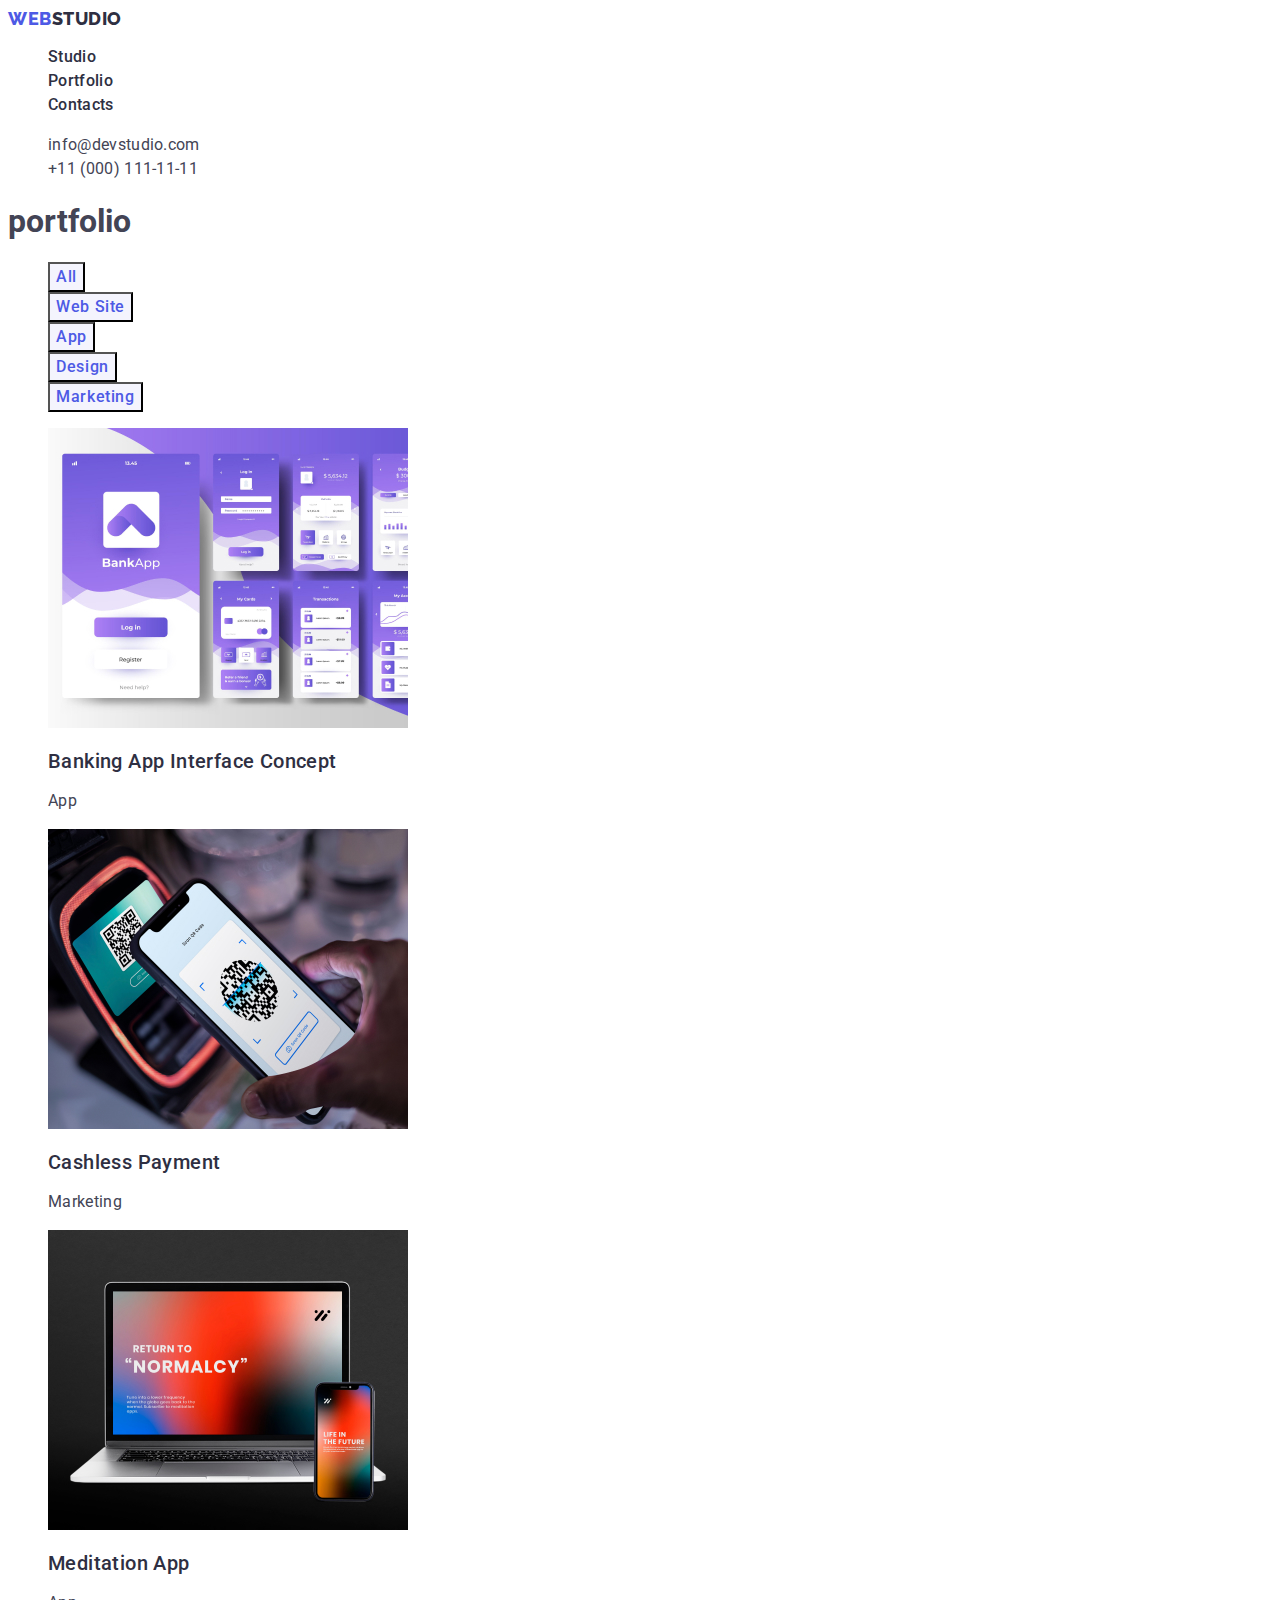
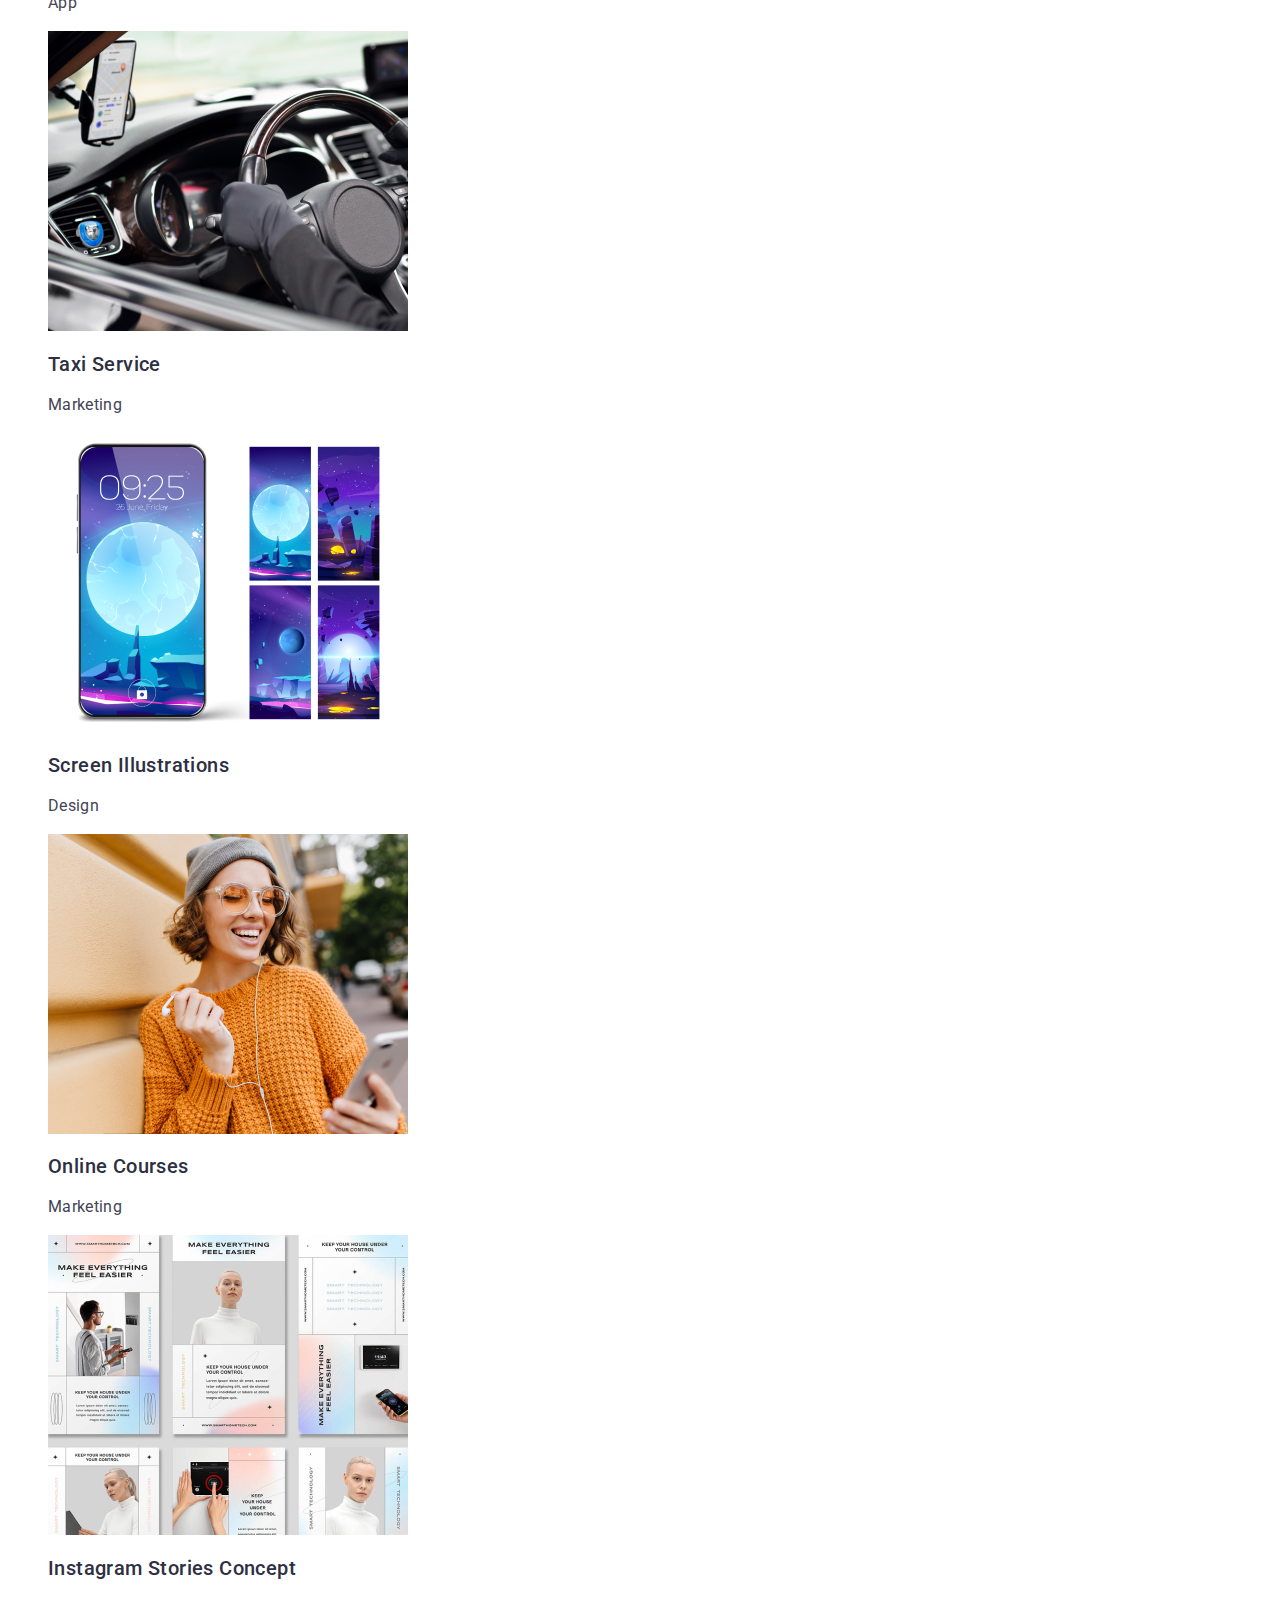
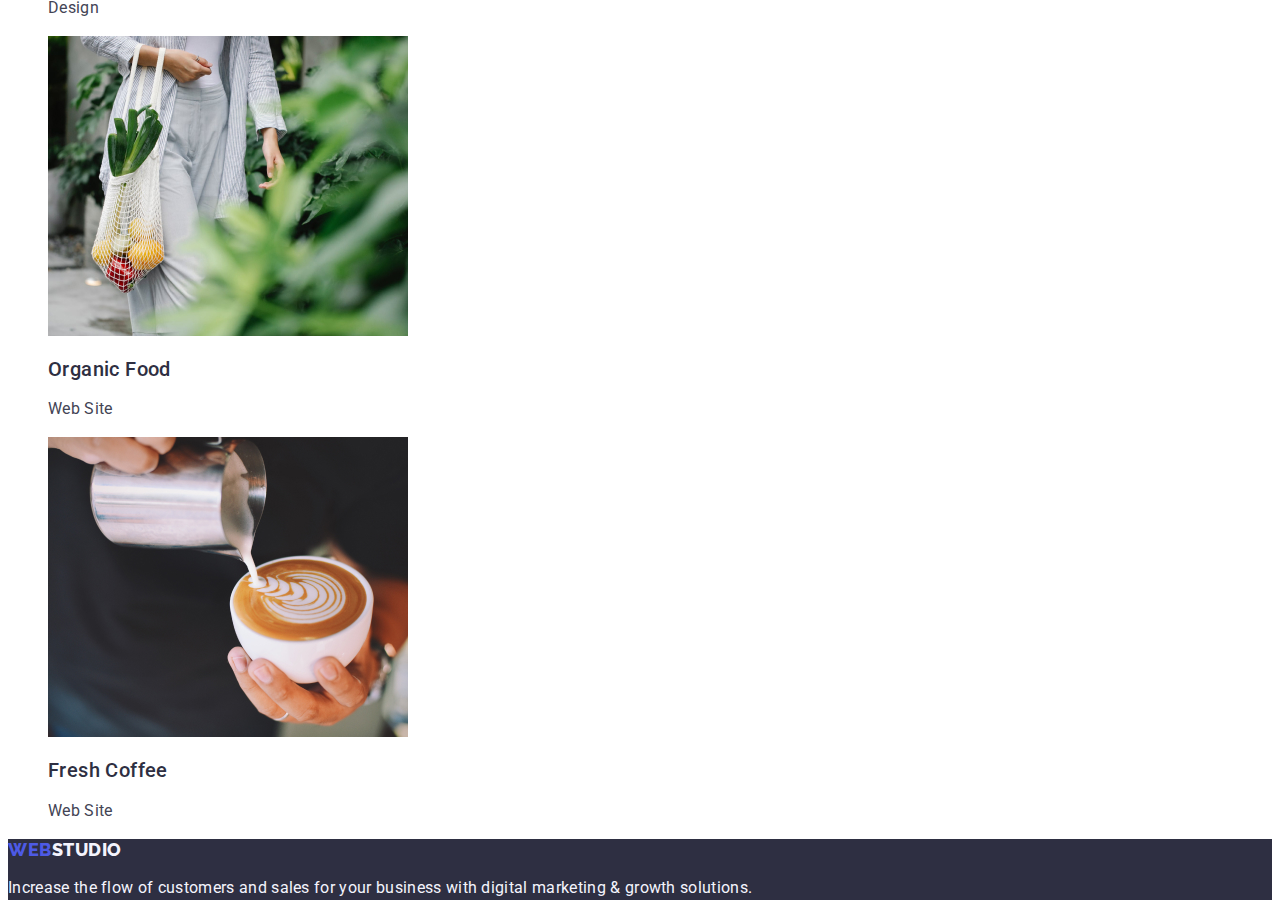
==== portfolio.html @ 438996b1 "start" ====
<!DOCTYPE html>
<html lang="en">
  <head>
    <meta charset="UTF-8" />
    <meta http-equiv="X-UA-Compatible" content="IE=edge" />
    <meta name="viewport" content="width=device-width, initial-scale=1.0" />
    <link rel="preconnect" href="https://fonts.googleapis.com" />
    <link rel="preconnect" href="https://fonts.gstatic.com" crossorigin />
    <link
      href="https://fonts.googleapis.com/css2?family=Raleway:wght@800&family=Roboto:wght@400;500;700;900&display=swap"
      rel="stylesheet"
    />
    <title>WebStudio</title>
    <link rel="stylesheet" href="./css/styles.css" />
  </head>
  <body>
    <header class="header">
      <nav class="header-navigation">
        <a href="./index.html" class="header-logo link"
          >Web<span class="heder-logo-part">Studio</span></a
        >
        <ul class="header-menu list">
          <li class="header-menu-item link">
            <a class="header-menu-link link" href="./index.html">Studio</a>
          </li>
          <li class="header-menu-item link">
            <a class="header-menu-link link" href="./portfolio.html"
              >Portfolio</a
            >
          </li>
          <li class="header-menu-item link">
            <a class="header-menu-link link" href="">Contacts</a>
          </li>
        </ul>
      </nav>
      <address class="header-address">
        <ul class="header-address-contact list">
          <li class="header-address-item">
            <a class="header-address-mail link" href="mailto:info@devstudio.com"
              >info@devstudio.com</a
            >
          </li>
          <li class="header-address-item">
            <a class="header-address-mail link" href="tel:+110001111111"
              >+11 (000) 111-11-11</a
            >
          </li>
        </ul>
      </address>
    </header>

    <!--section 5-->
    <main class="main">
      <section class="hero">
        <h1>portfolio</h1>
        <ul class="main-menu list">
          <li class="main-but">
            <button type="button" class="main-but-btn">All</button>
          </li>
          <li class="main-but">
            <button type="button" class="main-but-btn">Web Site</button>
          </li>
          <li class="main-but">
            <button type="button" class="main-but-btn">App</button>
          </li>
          <li class="main-but">
            <button type="button" class="main-but-btn">Design</button>
          </li>
          <li class="main-but">
            <button type="button" class="main-but-btn">Marketing</button>
          </li>
        </ul>
        <ul class="hero-menu list">
          <li class="hero-menu-img">
            <a href="" class="link">
              <img src="./images/imgb.jpg" alt="banking" width="360" />
              <h2 class="hero-foto">Banking App Interface Concept</h2>
              <p class="hero-name">App</p></a
            >
          </li>
          <li class="hero-menu-img">
            <a href="" class="link">
              <img src="./images/imgc.jpg" alt="payment" width="360" />
              <h2 class="hero-foto">Cashless Payment</h2>
              <p class="hero-name">Marketing</p></a
            >
          </li>
          <li class="hero-menu-img">
            <a href="" class="link">
              <img src="./images/imgm.jpg" alt="meditation" width="360" />
              <h2 class="hero-foto">Meditation App</h2>
              <p class="hero-name">App</p></a
            >
          </li>
          <li class="aitem-menu-img">
            <a href="" class="link">
              <img src="./images/imgt.jpg" alt="taxi" width="360" />
              <h2 class="hero-foto">Taxi Service</h2>
              <p class="hero-name">Marketing</p></a
            >
          </li>
          <li class="aitem-menu-img">
            <a href="" class="link">
              <img src="./images/imgs.jpg" alt="screen" width="360" />
              <h2 class="hero-foto">Screen Illustrations</h2>
              <p class="hero-name">Design</p></a
            >
          </li>
          <li class="aitem-menu-img">
            <a href="" class="link">
              <img src="./images/imgo.jpg" alt="courses" width="360" />
              <h2 class="hero-foto">Online Courses</h2>
              <p class="hero-name">Marketing</p></a
            >
          </li>
          <li class="finish-menu-img">
            <a href="" class="link">
              <img src="./images/imgi.jpg" alt="instagram" width="360" />
              <h2 class="hero-foto">Instagram Stories Concept</h2>
              <p class="hero-name">Design</p></a
            >
          </li>
          <li class="finish-menu-img">
            <a href="" class="link">
              <img src="./images/imgf.jpg" alt="food" width="360" />
              <h2 class="hero-foto">Organic Food</h2>
              <p class="hero-name">Web Site</p></a
            >
          </li>
          <li class="finish-menu-img">
            <a href="" class="link">
              <img src="./images/imgcf.jpg" alt="coffee" width="360" />
              <h2 class="hero-foto">Fresh Coffee</h2>
              <p class="hero-name">Web Site</p></a
            >
          </li>
        </ul>
      </section>
    </main>
    <footer class="footer link">
      <a href="./index.html" class="footer-logo link"
        >Web<span class="footer-logo-part">Studio</span></a
      >
      <p class="footer-paragraf">
        Increase the flow of customers and sales for your business with digital
        marketing & growth solutions.
      </p>
    </footer>
  </body>
</html>
---- css/styles.css ----
:root {
  --color-primary-brand: #4d5ae5;
  --color-pressed-state: #404bbf;
  --color-navy-blue: #2e2f42;
  --color-green: #31d0aa;
  --color-slate: #434455;
  --color-light-slate: #8e8f99;
  --color-cornflower: #e7e9fc;
  --color-cloud: #f4f4fd;
  --color-navy-blue-modal: #2e2f42;
  --color-grey: #2e2f42;
  --color-white: #ffffff;
  --color-dairy: #fcfcfc;
}

body {
  font-family: "Roboto", sans-serif;
  color: var(--color-slate);
  background-color: var(--color-white);
}
.link {
  text-decoration: none;
}
.list {
  list-style: none;
}
/**--------header-----------*/
.header-logo {
  font-family: "Raleway", sans-serif;
  font-style: normal;
  font-weight: 800;
  font-size: 18px;
  line-height: 1.17;
  letter-spacing: 0.03em;
  text-transform: uppercase;
  color: var(--color-primary-brand);
}
.header-logo span {
  color: var(--color-grey);
}
.header-menu-link {
  font-weight: 500;
  font-size: 16px;
  line-height: 1.5;
  letter-spacing: 0.02em;
  color: var(--color-grey);
}
.header-menu-link:hover,
.header-menu-link:focus {
  color: var(--color-pressed-state);
}
.header-address {
  font-style: normal;
}
.header-address-mail {
  font-size: 16px;
  line-height: 1.5;
  letter-spacing: 0.02em;
  color: var(--color-slate);
}
.header-address-mail:hover,
.header-address-mail:focus {
  color: var(--color-pressed-state);
}

/**------section 1--------*/
.section-basic {
  font-weight: 700;
  font-size: 56px;
  line-height: 1.07;
  text-align: center;
  letter-spacing: 0.02em;
  color: var(--color-white);
}
.section-twu {
  background-color: var(--color-grey);
}
.section-btn {
  font-family: "Roboto", sans-serif;
  font-weight: 500;
  font-size: 16px;
  line-height: 1.5;
  letter-spacing: 0.04em;
  color: var(--color-white);
  background-color: var(--color-primary-brand);
  cursor: pointer;
}
.section-btn:hover,
.section-btn:focus {
  background-color: var(--color-pressed-state);
}

/**------section2--------*/
.hero-subtitle {
  font-weight: 500;
  font-size: 20px;
  line-height: 1.2;
  letter-spacing: 0.02em;
  color: var(--color-grey);
}
.hero-item-text {
  font-size: 16px;
  line-height: 1.5;
  letter-spacing: 0.02em;
  color: var(--color-slate);
}
/**------section 3-------*/
.tecnic-title {
  font-weight: 700;
  font-size: 36px;
  line-height: 1.11;
  text-align: center;
  letter-spacing: 0.02em;
  text-transform: capitalize;
  color: var(--color-grey);
}
/**------section 4-------*/
.people-title {
  font-weight: 700;
  font-size: 36px;
  line-height: 1.11;
  text-align: center;
  letter-spacing: 0.02em;
  text-transform: capitalize;
  color: var(--color-grey);
}
.people-name {
  font-weight: 500;
  font-size: 20px;
  line-height: 1.2;
  letter-spacing: 0.02em;
  color: var(--color-grey);
}
.people-profession {
  font-size: 16px;
  line-height: 1.5;
  letter-spacing: 0.02em;
  color: var(--color-slate);
}

.people {
  background-color: var(--color-cloud);
}
.people-img {
  background-color: var(--color-white);
}
/**------footer-------*/
.footer {
  background: var(--color-grey);
}
.footer-logo {
  font-family: "Raleway", sans-serif;
  font-weight: 800;
  font-size: 18px;
  line-height: 1.17;
  letter-spacing: 0.03em;
  text-transform: uppercase;
  color: var(--color-primary-brand);
  text-decoration: none;
}
.footer-logo-part {
  color: var(--color-cloud);
}
.footer-paragraf {
  font-size: 16px;
  line-height: 1.5;
  letter-spacing: 0.02em;
  color: var(--color-cloud);
  color: var(--color-cloud);
}

/**------portfolio----------*/
.main-but-btn {
  font-family: "Roboto", sans-serif;
  font-weight: 500;
  font-size: 16px;
  line-height: 1.5;
  letter-spacing: 0.04em;
  color: var(--color-primary-brand);
  background: var(--color-cloud);
  cursor: pointer;
}
.main-but-btn:hover,
.main-but-btn:focus {
  color: var(--color-white);
  background-color: var(--color-pressed-state);
}
/**------section 5-----*/
.hero-foto {
  font-weight: 500;
  font-size: 20px;
  line-height: 1.2;
  letter-spacing: 0.02em;
  color: var(--color-navy-blue);
}
.hero-name {
  font-size: 16px;
  line-height: 1.5;
  letter-spacing: 0.02em;
  color: var(--color-slate);
}
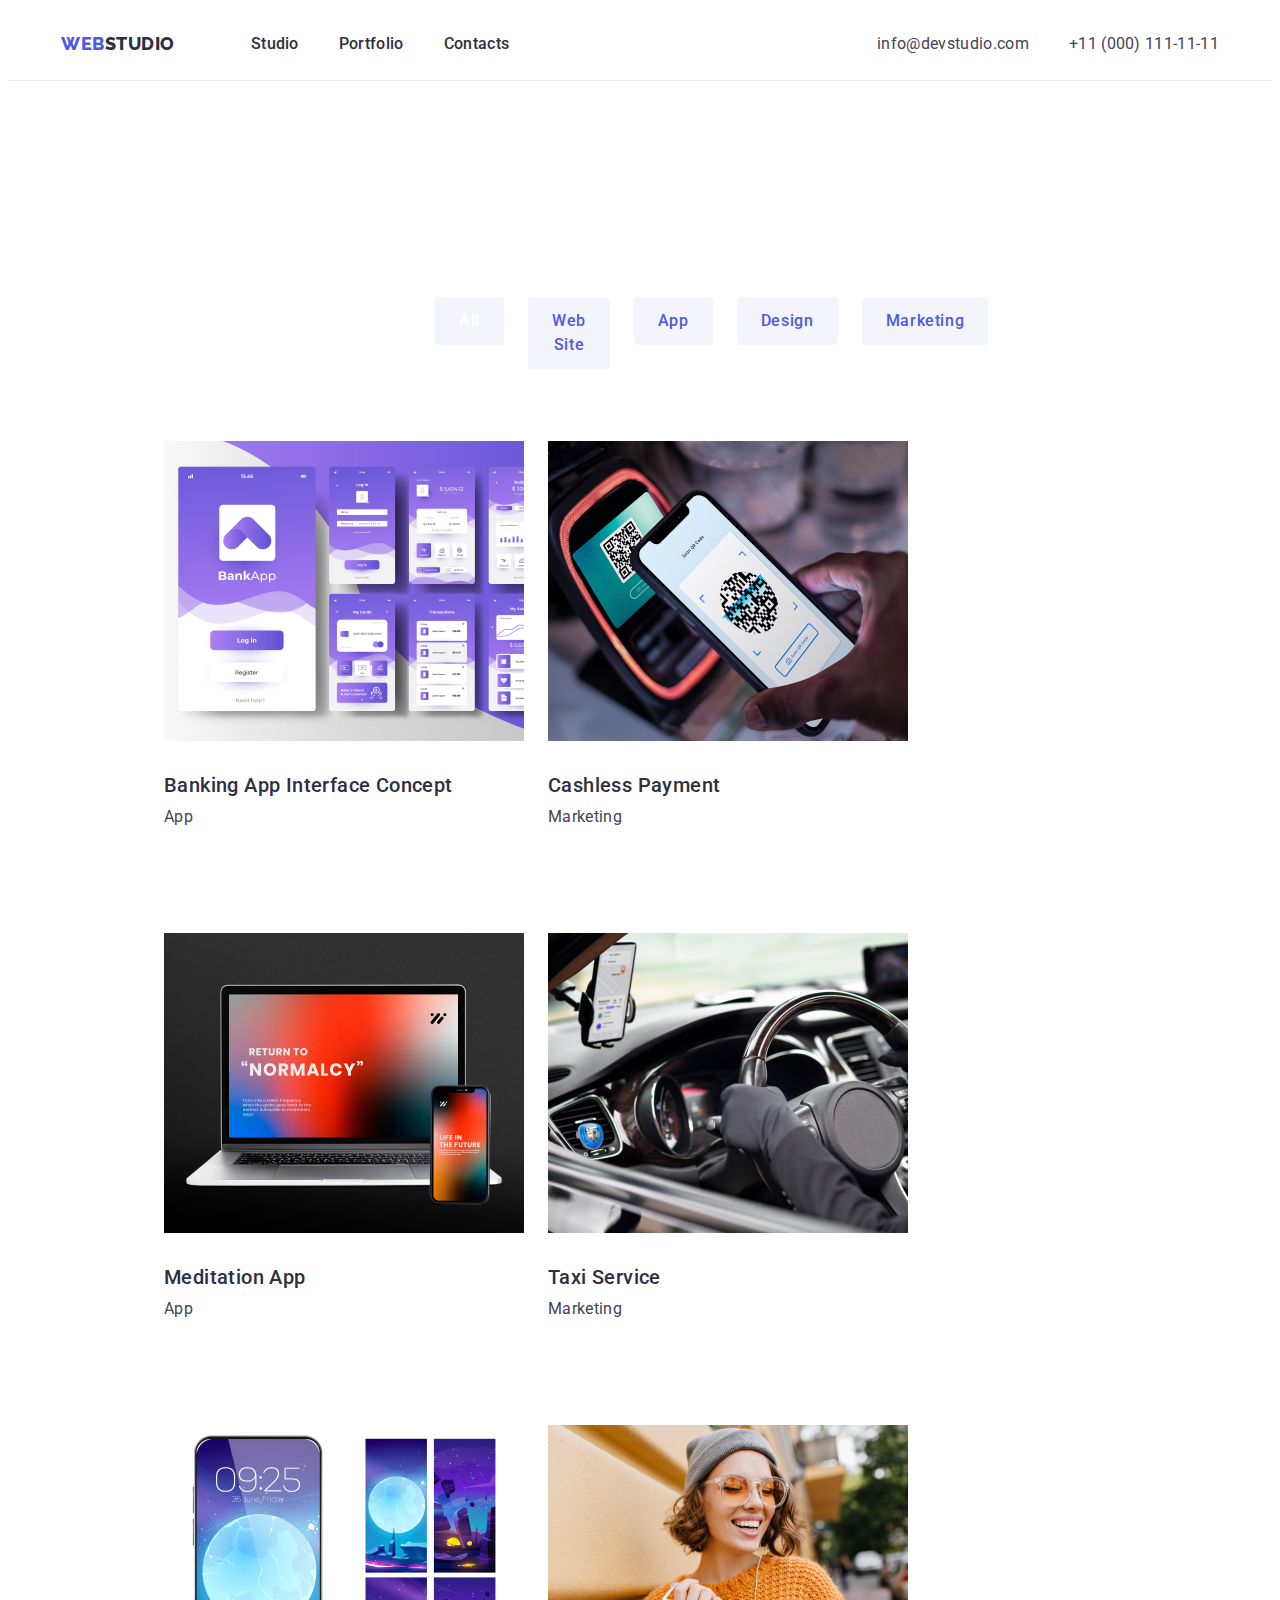
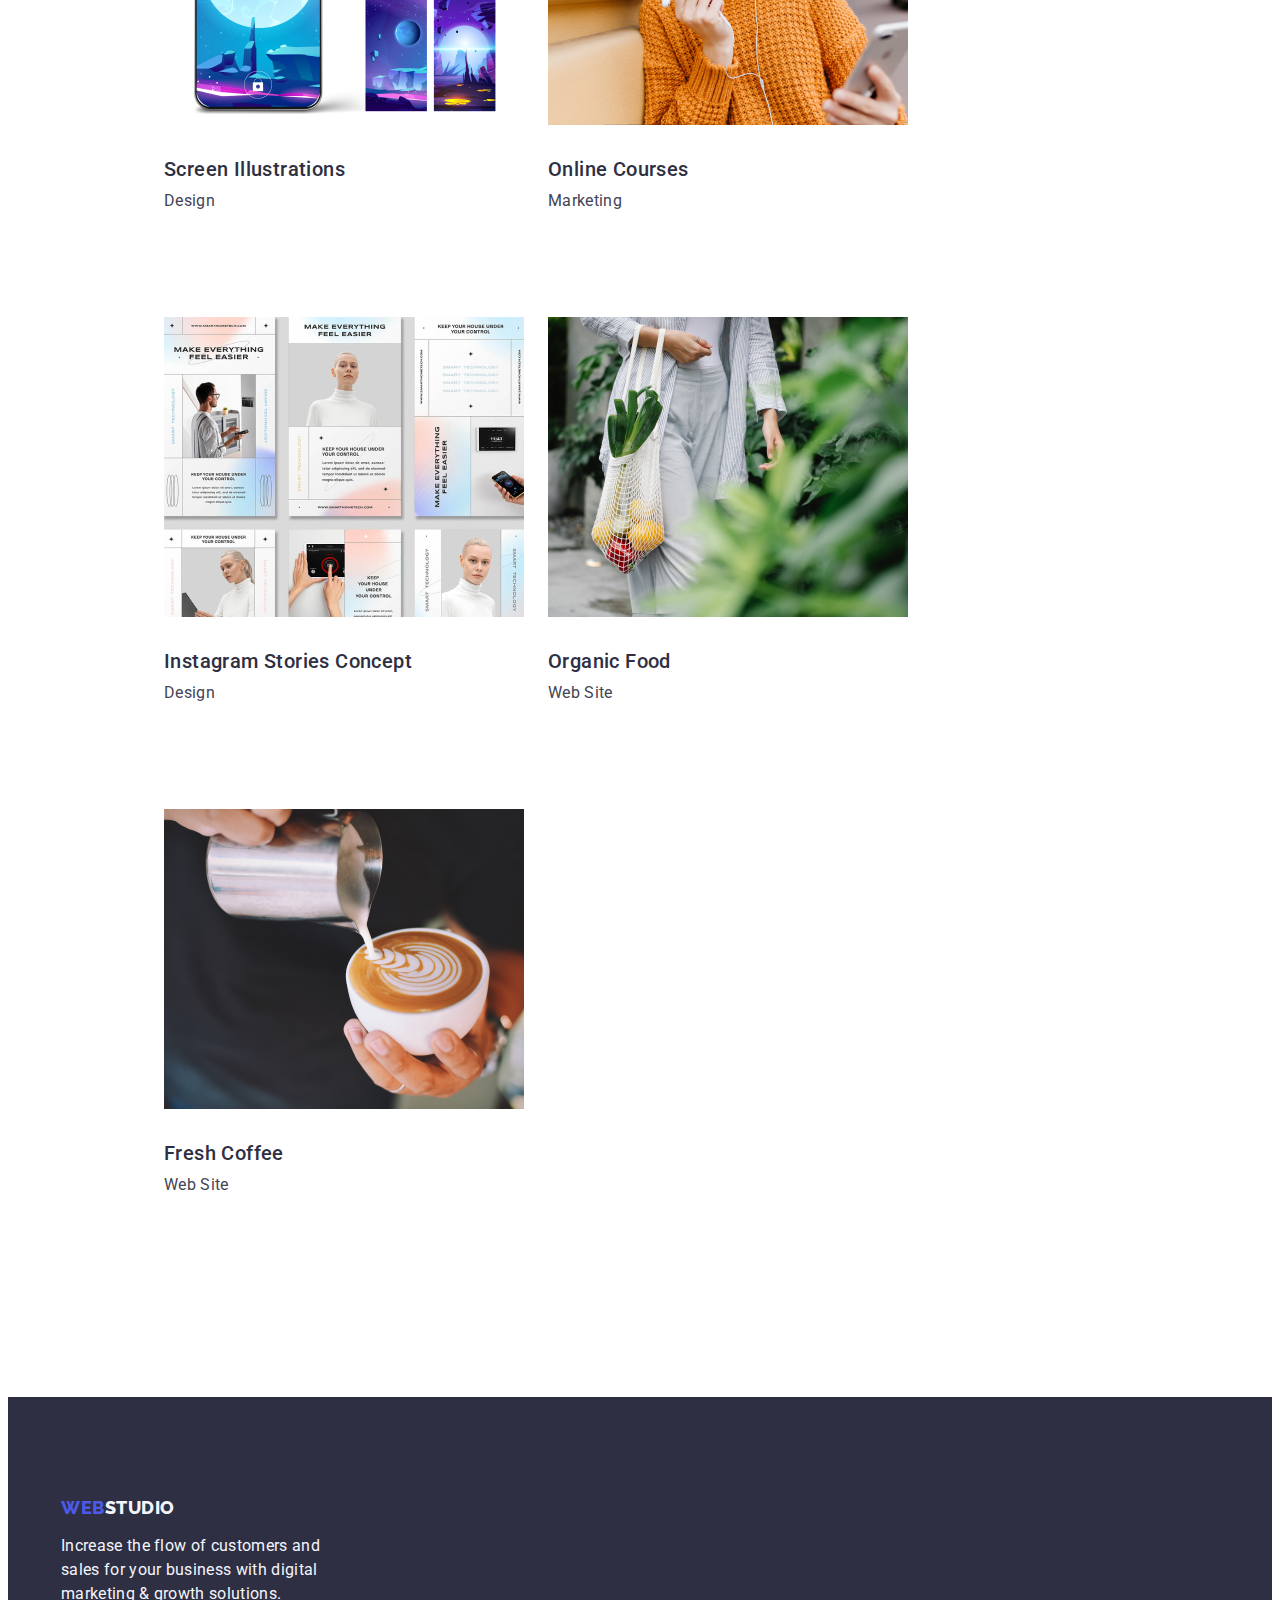
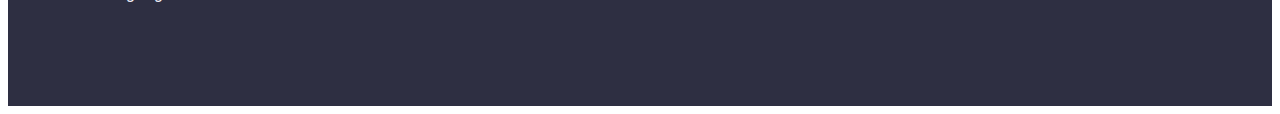
==== commit 5ed60487: "css" ====
--- a/portfolio.html
+++ b/portfolio.html
@@ -11,140 +11,157 @@
       rel="stylesheet"
     />
     <title>WebStudio</title>
+    <link
+      rel="stylesheet"
+      href="https://cdnjs.cloudflare.com/ajax/libs/modern-normalize/2.0.0/modern-normalize.min.css"
+      integrity="sha512-4xo8blKMVCiXpTaLzQSLSw3KFOVPWhm/TRtuPVc4WG6kUgjH6J03IBuG7JZPkcWMxJ5huwaBpOpnwYElP/m6wg=="
+      crossorigin="anonymous"
+      referrerpolicy="no-referrer"
+    />
     <link rel="stylesheet" href="./css/styles.css" />
   </head>
   <body>
     <header class="header">
-      <nav class="header-navigation">
-        <a href="./index.html" class="header-logo link"
-          >Web<span class="heder-logo-part">Studio</span></a
-        >
-        <ul class="header-menu list">
-          <li class="header-menu-item link">
-            <a class="header-menu-link link" href="./index.html">Studio</a>
-          </li>
-          <li class="header-menu-item link">
-            <a class="header-menu-link link" href="./portfolio.html"
-              >Portfolio</a
-            >
-          </li>
-          <li class="header-menu-item link">
-            <a class="header-menu-link link" href="">Contacts</a>
-          </li>
-        </ul>
-      </nav>
-      <address class="header-address">
-        <ul class="header-address-contact list">
-          <li class="header-address-item">
-            <a class="header-address-mail link" href="mailto:info@devstudio.com"
-              >info@devstudio.com</a
-            >
-          </li>
-          <li class="header-address-item">
-            <a class="header-address-mail link" href="tel:+110001111111"
-              >+11 (000) 111-11-11</a
-            >
-          </li>
-        </ul>
-      </address>
+      <div class="container header-container">
+        <nav class="header-navigation">
+          <a href="./index.html" class="header-logo link"
+            >Web<span class="heder-logo-part">Studio</span></a
+          >
+          <ul class="header-menu list">
+            <li class="header-menu-item link">
+              <a class="header-menu-link link" href="./index.html">Studio</a>
+            </li>
+            <li class="header-menu-item link">
+              <a class="header-menu-link link" href="./portfolio.html"
+                >Portfolio</a
+              >
+            </li>
+            <li class="header-menu-item link">
+              <a class="header-menu-link link" href="">Contacts</a>
+            </li>
+          </ul>
+        </nav>
+        <address class="header-address">
+          <ul class="header-address-contact list">
+            <li class="header-address-item">
+              <a
+                class="header-address-mail link"
+                href="mailto:info@devstudio.com"
+                >info@devstudio.com</a
+              >
+            </li>
+            <li class="header-address-item">
+              <a class="header-address-mail link" href="tel:+110001111111"
+                >+11 (000) 111-11-11</a
+              >
+            </li>
+          </ul>
+        </address>
+      </div>
     </header>
 
     <!--section 5-->
     <main class="main">
       <section class="hero">
-        <h1>portfolio</h1>
-        <ul class="main-menu list">
-          <li class="main-but">
-            <button type="button" class="main-but-btn">All</button>
-          </li>
-          <li class="main-but">
-            <button type="button" class="main-but-btn">Web Site</button>
-          </li>
-          <li class="main-but">
-            <button type="button" class="main-but-btn">App</button>
-          </li>
-          <li class="main-but">
-            <button type="button" class="main-but-btn">Design</button>
-          </li>
-          <li class="main-but">
-            <button type="button" class="main-but-btn">Marketing</button>
-          </li>
-        </ul>
-        <ul class="hero-menu list">
-          <li class="hero-menu-img">
-            <a href="" class="link">
-              <img src="./images/imgb.jpg" alt="banking" width="360" />
-              <h2 class="hero-foto">Banking App Interface Concept</h2>
-              <p class="hero-name">App</p></a
-            >
-          </li>
-          <li class="hero-menu-img">
-            <a href="" class="link">
-              <img src="./images/imgc.jpg" alt="payment" width="360" />
-              <h2 class="hero-foto">Cashless Payment</h2>
-              <p class="hero-name">Marketing</p></a
-            >
-          </li>
-          <li class="hero-menu-img">
-            <a href="" class="link">
-              <img src="./images/imgm.jpg" alt="meditation" width="360" />
-              <h2 class="hero-foto">Meditation App</h2>
-              <p class="hero-name">App</p></a
-            >
-          </li>
-          <li class="aitem-menu-img">
-            <a href="" class="link">
-              <img src="./images/imgt.jpg" alt="taxi" width="360" />
-              <h2 class="hero-foto">Taxi Service</h2>
-              <p class="hero-name">Marketing</p></a
-            >
-          </li>
-          <li class="aitem-menu-img">
-            <a href="" class="link">
-              <img src="./images/imgs.jpg" alt="screen" width="360" />
-              <h2 class="hero-foto">Screen Illustrations</h2>
-              <p class="hero-name">Design</p></a
-            >
-          </li>
-          <li class="aitem-menu-img">
-            <a href="" class="link">
-              <img src="./images/imgo.jpg" alt="courses" width="360" />
-              <h2 class="hero-foto">Online Courses</h2>
-              <p class="hero-name">Marketing</p></a
-            >
-          </li>
-          <li class="finish-menu-img">
-            <a href="" class="link">
-              <img src="./images/imgi.jpg" alt="instagram" width="360" />
-              <h2 class="hero-foto">Instagram Stories Concept</h2>
-              <p class="hero-name">Design</p></a
-            >
-          </li>
-          <li class="finish-menu-img">
-            <a href="" class="link">
-              <img src="./images/imgf.jpg" alt="food" width="360" />
-              <h2 class="hero-foto">Organic Food</h2>
-              <p class="hero-name">Web Site</p></a
-            >
-          </li>
-          <li class="finish-menu-img">
-            <a href="" class="link">
-              <img src="./images/imgcf.jpg" alt="coffee" width="360" />
-              <h2 class="hero-foto">Fresh Coffee</h2>
-              <p class="hero-name">Web Site</p></a
-            >
-          </li>
-        </ul>
+        <div class="container-photo">
+          <h1 style="display: none">portfolio</h1>
+          <ul class="main-menu list">
+            <li class="main-but">
+              <button type="button" class="main-but-btn">
+                <span class="one-btn">All</span>
+              </button>
+            </li>
+            <li class="main-but">
+              <button type="button" class="main-but-btn">Web Site</button>
+            </li>
+            <li class="main-but">
+              <button type="button" class="main-but-btn">App</button>
+            </li>
+            <li class="main-but">
+              <button type="button" class="main-but-btn">Design</button>
+            </li>
+            <li class="main-but">
+              <button type="button" class="main-but-btn">Marketing</button>
+            </li>
+          </ul>
+          <ul class="hero-menu list">
+            <li class="hero-menu-img">
+              <a href="" class="link">
+                <img src="./images/imgb.jpg" alt="banking" width="360" />
+                <h2 class="hero-foto">Banking App Interface Concept</h2>
+                <p class="hero-name">App</p></a
+              >
+            </li>
+            <li class="hero-menu-img">
+              <a href="" class="link">
+                <img src="./images/imgc.jpg" alt="payment" width="360" />
+                <h2 class="hero-foto">Cashless Payment</h2>
+                <p class="hero-name">Marketing</p></a
+              >
+            </li>
+            <li class="hero-menu-img">
+              <a href="" class="link">
+                <img src="./images/imgm.jpg" alt="meditation" width="360" />
+                <h2 class="hero-foto">Meditation App</h2>
+                <p class="hero-name">App</p></a
+              >
+            </li>
+            <li class="aitem-menu-img">
+              <a href="" class="link">
+                <img src="./images/imgt.jpg" alt="taxi" width="360" />
+                <h2 class="hero-foto">Taxi Service</h2>
+                <p class="hero-name">Marketing</p></a
+              >
+            </li>
+            <li class="aitem-menu-img">
+              <a href="" class="link">
+                <img src="./images/imgs.jpg" alt="screen" width="360" />
+                <h2 class="hero-foto">Screen Illustrations</h2>
+                <p class="hero-name">Design</p></a
+              >
+            </li>
+            <li class="aitem-menu-img">
+              <a href="" class="link">
+                <img src="./images/imgo.jpg" alt="courses" width="360" />
+                <h2 class="hero-foto">Online Courses</h2>
+                <p class="hero-name">Marketing</p></a
+              >
+            </li>
+            <li class="finish-menu-img">
+              <a href="" class="link">
+                <img src="./images/imgi.jpg" alt="instagram" width="360" />
+                <h2 class="hero-foto">Instagram Stories Concept</h2>
+                <p class="hero-name">Design</p></a
+              >
+            </li>
+            <li class="finish-menu-img">
+              <a href="" class="link">
+                <img src="./images/imgf.jpg" alt="food" width="360" />
+                <h2 class="hero-foto">Organic Food</h2>
+                <p class="hero-name">Web Site</p></a
+              >
+            </li>
+            <li class="finish-menu-img">
+              <a href="" class="link">
+                <img src="./images/imgcf.jpg" alt="coffee" width="360" />
+                <h2 class="hero-foto">Fresh Coffee</h2>
+                <p class="hero-name">Web Site</p></a
+              >
+            </li>
+          </ul>
+        </div>
       </section>
     </main>
     <footer class="footer link">
-      <a href="./index.html" class="footer-logo link"
-        >Web<span class="footer-logo-part">Studio</span></a
-      >
-      <p class="footer-paragraf">
-        Increase the flow of customers and sales for your business with digital
-        marketing & growth solutions.
-      </p>
+      <div class="container footer-container">
+        <a href="./index.html" class="footer-logo link"
+          >Web<span class="footer-logo-part">Studio</span></a
+        >
+        <p class="footer-paragraf">
+          Increase the flow of customers and sales for your business with
+          digital marketing & growth solutions.
+        </p>
+      </div>
     </footer>
   </body>
 </html>
--- a/css/styles.css
+++ b/css/styles.css
@@ -18,13 +18,44 @@
   color: var(--color-slate);
   background-color: var(--color-white);
 }
+p,
+h1,
+h2,
+h3,
+h4 {
+  margin-top: 0;
+  margin-bottom: 0;
+}
+img {
+  display: block;
+  max-width: 100%;
+}
 .link {
   text-decoration: none;
 }
 .list {
   list-style: none;
-}
+  margin-top: 0;
+  margin-bottom: 0;
+  margin-left: 0;
+  padding-left: 0;
+}
+.container {
+  width: 1158px;
+  padding-left: 15px;
+  padding-right: 15px;
+  margin: 0 auto;
+}
+
 /**--------header-----------*/
+.header {
+  border-bottom: 1px solid var(--color-cornflower);
+  height: 72px;
+}
+.header-container {
+  display: flex;
+  align-items: center;
+}
 .header-logo {
   font-family: "Raleway", sans-serif;
   font-style: normal;
@@ -44,6 +75,19 @@
   line-height: 1.5;
   letter-spacing: 0.02em;
   color: var(--color-grey);
+  display: block;
+  padding: 24 px 0;
+}
+.header-menu {
+  display: flex;
+  gap: 40px;
+}
+.header-navigation {
+  display: flex;
+  align-items: center;
+  margin-right: auto;
+  flex-grow: 1;
+  gap: 76px;
 }
 .header-menu-link:hover,
 .header-menu-link:focus {
@@ -62,8 +106,16 @@
 .header-address-mail:focus {
   color: var(--color-pressed-state);
 }
-
+.header-address-contact {
+  display: flex;
+  gap: 40px;
+  padding: 24px 0;
+}
 /**------section 1--------*/
+.section-twu {
+  padding: 188px 0;
+  height: 600px;
+}
 .section-basic {
   font-weight: 700;
   font-size: 56px;
@@ -71,7 +123,11 @@
   text-align: center;
   letter-spacing: 0.02em;
   color: var(--color-white);
-}
+  max-width: 496px;
+  margin-left: auto;
+  margin-right: auto;
+}
+
 .section-twu {
   background-color: var(--color-grey);
 }
@@ -84,6 +140,13 @@
   color: var(--color-white);
   background-color: var(--color-primary-brand);
   cursor: pointer;
+  display: block;
+  margin-left: auto;
+  margin-right: auto;
+  margin-top: 48px;
+  padding: 16px 32px;
+  border-radius: 4px;
+  height: 56px;
 }
 .section-btn:hover,
 .section-btn:focus {
@@ -91,12 +154,23 @@
 }
 
 /**------section2--------*/
+.hero {
+  padding: 120px 0;
+}
+.hero-list {
+  display: flex;
+  gap: 24px;
+}
 .hero-subtitle {
   font-weight: 500;
   font-size: 20px;
   line-height: 1.2;
   letter-spacing: 0.02em;
   color: var(--color-grey);
+  margin-bottom: 8px;
+}
+.hero-item {
+  width: calc((100%-72) / 4);
 }
 .hero-item-text {
   font-size: 16px;
@@ -105,6 +179,10 @@
   color: var(--color-slate);
 }
 /**------section 3-------*/
+.tecnic {
+  padding-bottom: 120px;
+  text-align: center;
+}
 .tecnic-title {
   font-weight: 700;
   font-size: 36px;
@@ -113,8 +191,16 @@
   letter-spacing: 0.02em;
   text-transform: capitalize;
   color: var(--color-grey);
+  margin-bottom: 72px;
+}
+.tecnic-list {
+  display: flex;
+  gap: 24px;
 }
 /**------section 4-------*/
+.people {
+  padding: 120px 0;
+}
 .people-title {
   font-weight: 700;
   font-size: 36px;
@@ -123,19 +209,32 @@
   letter-spacing: 0.02em;
   text-transform: capitalize;
   color: var(--color-grey);
-}
+  margin-bottom: 72px;
+}
+.people-list {
+  display: flex;
+  gap: 24px;
+  text-align: center;
+  height: 380px;
+}
+
 .people-name {
   font-weight: 500;
   font-size: 20px;
   line-height: 1.2;
   letter-spacing: 0.02em;
   color: var(--color-grey);
+  text-align: center;
+  margin-top: 32px;
 }
 .people-profession {
   font-size: 16px;
   line-height: 1.5;
   letter-spacing: 0.02em;
   color: var(--color-slate);
+  text-align: center;
+  margin-bottom: 32px;
+  margin-top: 8px;
 }
 
 .people {
@@ -143,10 +242,12 @@
 }
 .people-img {
   background-color: var(--color-white);
+  width: calc((100%-24px * 3) / 4);
 }
 /**------footer-------*/
 .footer {
   background: var(--color-grey);
+  padding: 100px 0;
 }
 .footer-logo {
   font-family: "Raleway", sans-serif;
@@ -157,6 +258,8 @@
   text-transform: uppercase;
   color: var(--color-primary-brand);
   text-decoration: none;
+  display: inline-block;
+  margin-bottom: 16px;
 }
 .footer-logo-part {
   color: var(--color-cloud);
@@ -167,6 +270,7 @@
   letter-spacing: 0.02em;
   color: var(--color-cloud);
   color: var(--color-cloud);
+  max-width: 264px;
 }
 
 /**------portfolio----------*/
@@ -192,10 +296,34 @@
   line-height: 1.2;
   letter-spacing: 0.02em;
   color: var(--color-navy-blue);
+  margin-top: 32px;
+  margin-bottom: 8px;
 }
 .hero-name {
   font-size: 16px;
   line-height: 1.5;
   letter-spacing: 0.02em;
   color: var(--color-slate);
-}
+  margin-bottom: 80px;
+}
+.main-menu {
+  display: flex;
+  margin: 96px 427px 72px 427px;
+  gap: 24px;
+}
+.main-but-btn {
+  padding: 12px 24px;
+  border-radius: 4px;
+  border: none;
+}
+.one-btn {
+  color: #ffffff;
+}
+.hero-menu {
+  display: flex;
+  flex-wrap: wrap;
+  gap: 24px;
+  margin-top: 72px;
+  margin: bottom 138px;
+  margin-left: 156px;
+}
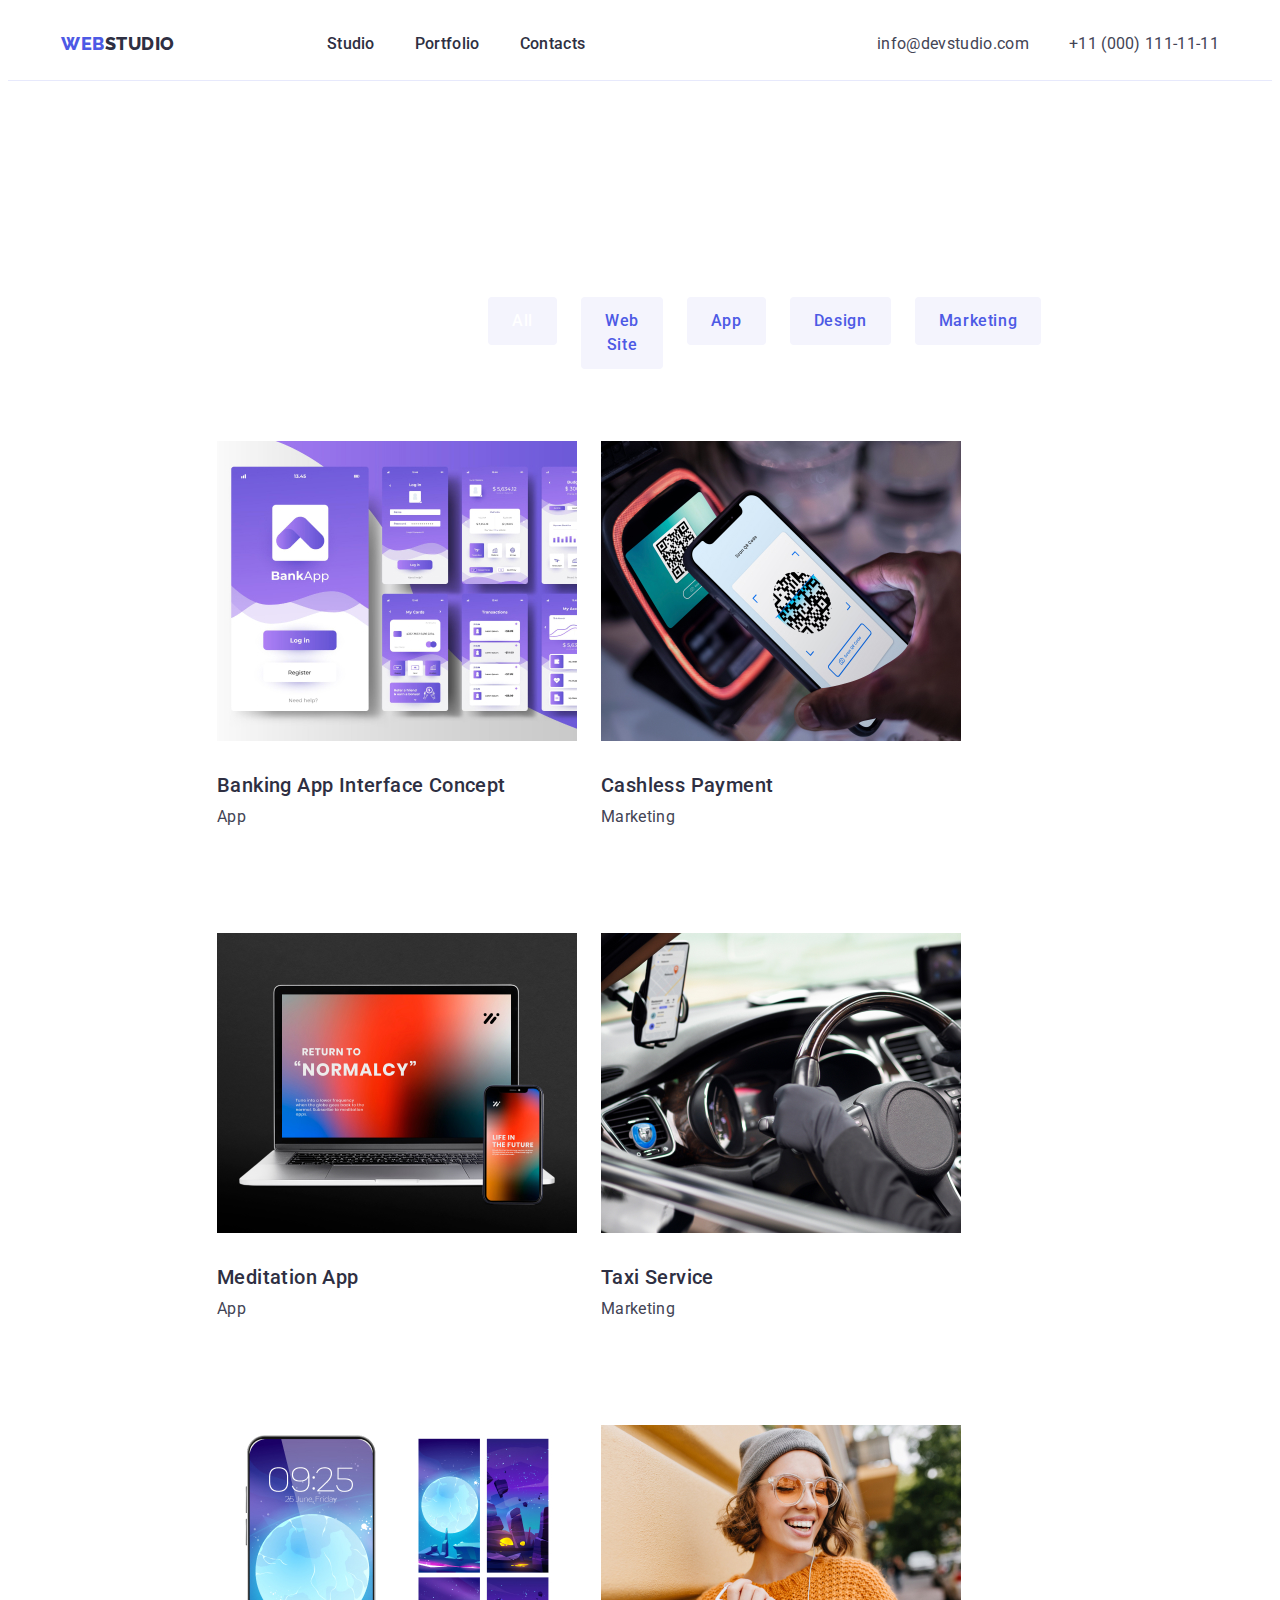
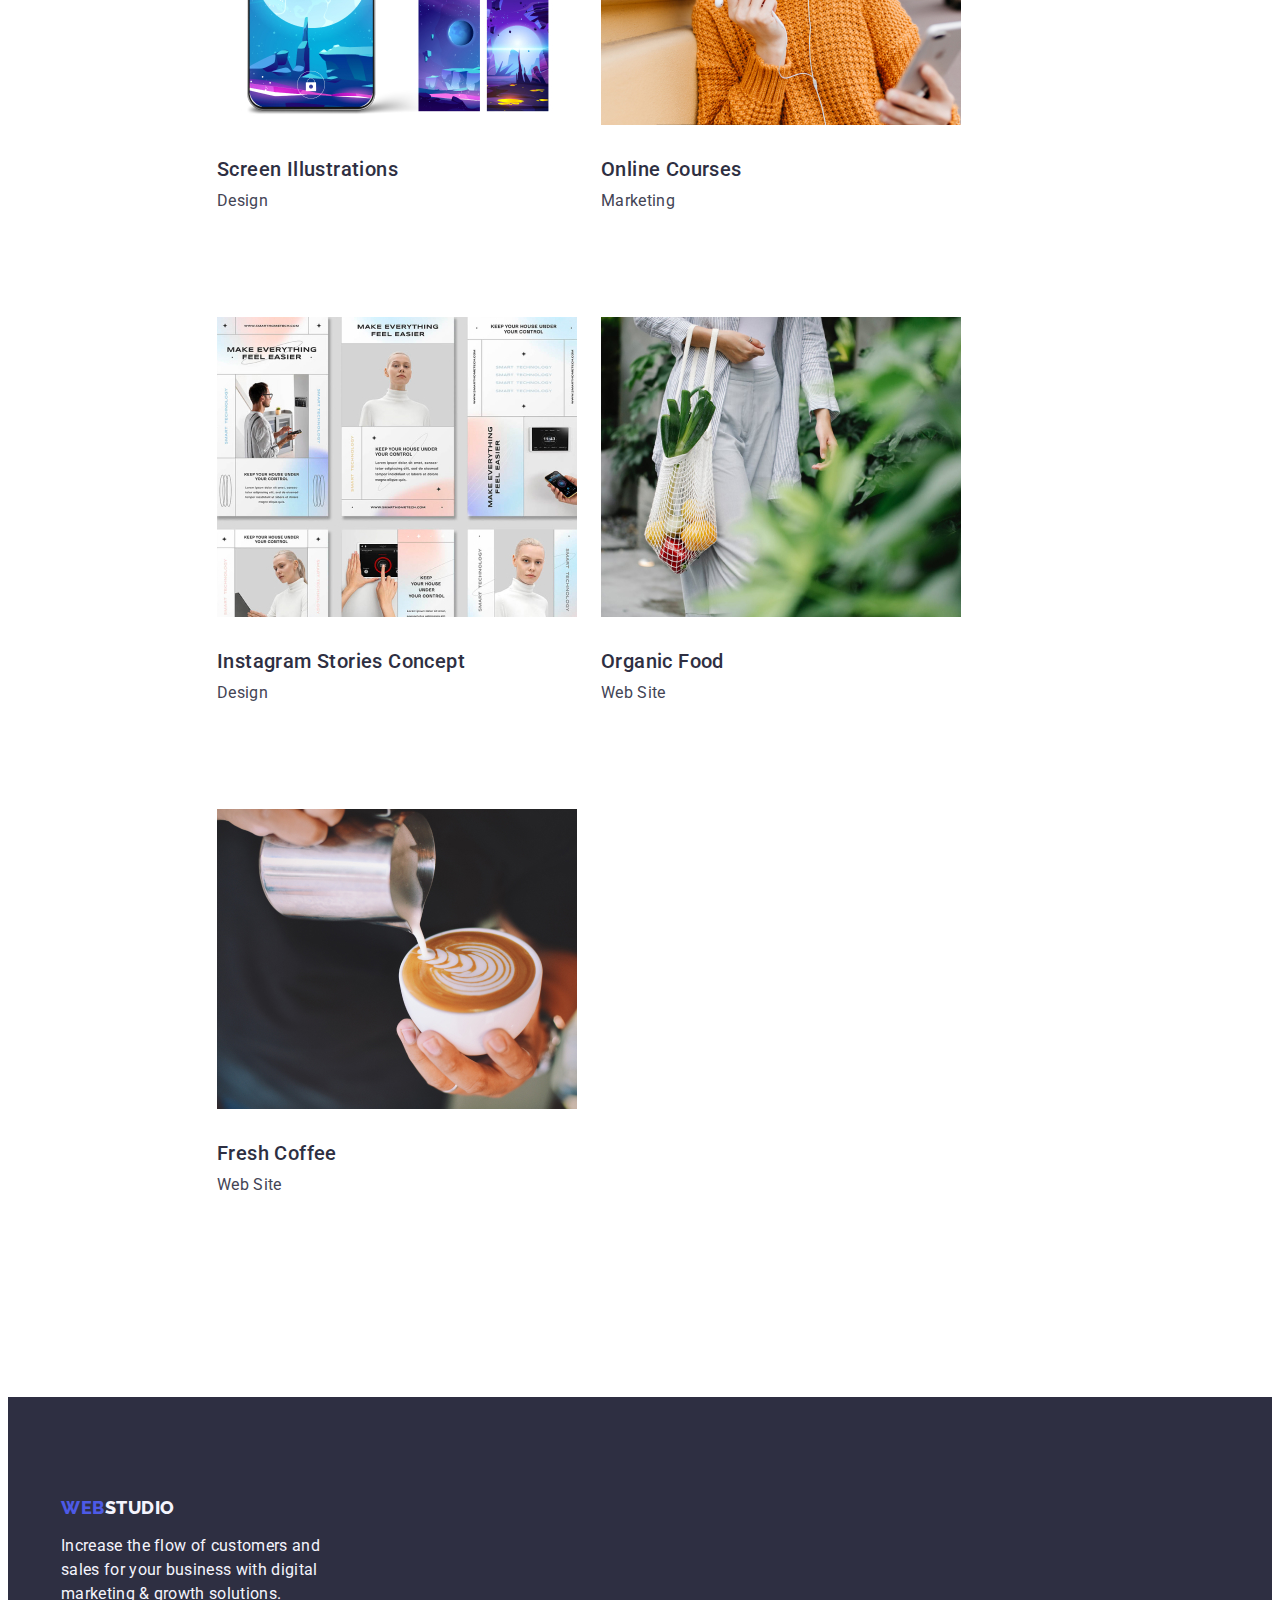
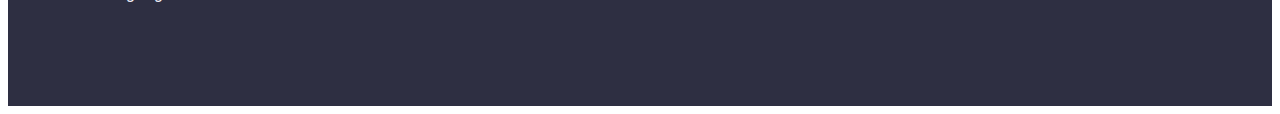
==== commit b094e904: "css" ====
--- a/portfolio.html
+++ b/portfolio.html
@@ -63,8 +63,8 @@
     <!--section 5-->
     <main class="main">
       <section class="hero">
-        <div class="container-photo">
-          <h1 style="display: none">portfolio</h1>
+        <div class="container">
+          <h1 style="display: none" class="visually-hidden">portfolio</h1>
           <ul class="main-menu list">
             <li class="main-but">
               <button type="button" class="main-but-btn">
--- a/css/styles.css
+++ b/css/styles.css
@@ -65,6 +65,7 @@
   letter-spacing: 0.03em;
   text-transform: uppercase;
   color: var(--color-primary-brand);
+  margin-right: 76px;
 }
 .header-logo span {
   color: var(--color-grey);
@@ -76,11 +77,11 @@
   letter-spacing: 0.02em;
   color: var(--color-grey);
   display: block;
+}
+.header-menu {
+  display: flex;
+  gap: 40px;
   padding: 24 px 0;
-}
-.header-menu {
-  display: flex;
-  gap: 40px;
 }
 .header-navigation {
   display: flex;
@@ -88,6 +89,7 @@
   margin-right: auto;
   flex-grow: 1;
   gap: 76px;
+  padding: 24px 0 24px;
 }
 .header-menu-link:hover,
 .header-menu-link:focus {
@@ -147,6 +149,8 @@
   padding: 16px 32px;
   border-radius: 4px;
   height: 56px;
+  min-width: 169px;
+  border: none;
 }
 .section-btn:hover,
 .section-btn:focus {
@@ -157,6 +161,18 @@
 .hero {
   padding: 120px 0;
 }
+.visually-hidden {
+  position: absolute;
+  width: 1px;
+  height: 1px;
+  margin: -1px;
+  border: 0;
+  padding: 0;
+  white-space: nowrap;
+  clip-path: inset(100%);
+  clip: rect(0 0 0 0);
+  overflow: hidden;
+}
 .hero-list {
   display: flex;
   gap: 24px;
@@ -178,6 +194,7 @@
   letter-spacing: 0.02em;
   color: var(--color-slate);
 }
+
 /**------section 3-------*/
 .tecnic {
   padding-bottom: 120px;
@@ -217,7 +234,9 @@
   text-align: center;
   height: 380px;
 }
-
+.people-box {
+  padding: 32px 16px;
+}
 .people-name {
   font-weight: 500;
   font-size: 20px;
@@ -226,6 +245,7 @@
   color: var(--color-grey);
   text-align: center;
   margin-top: 32px;
+  margin-bottom: 8px;
 }
 .people-profession {
   font-size: 16px;
@@ -234,7 +254,6 @@
   color: var(--color-slate);
   text-align: center;
   margin-bottom: 32px;
-  margin-top: 8px;
 }
 
 .people {
@@ -243,6 +262,7 @@
 .people-img {
   background-color: var(--color-white);
   width: calc((100%-24px * 3) / 4);
+  border-radius: 0px 0px 4px 4px;
 }
 /**------footer-------*/
 .footer {
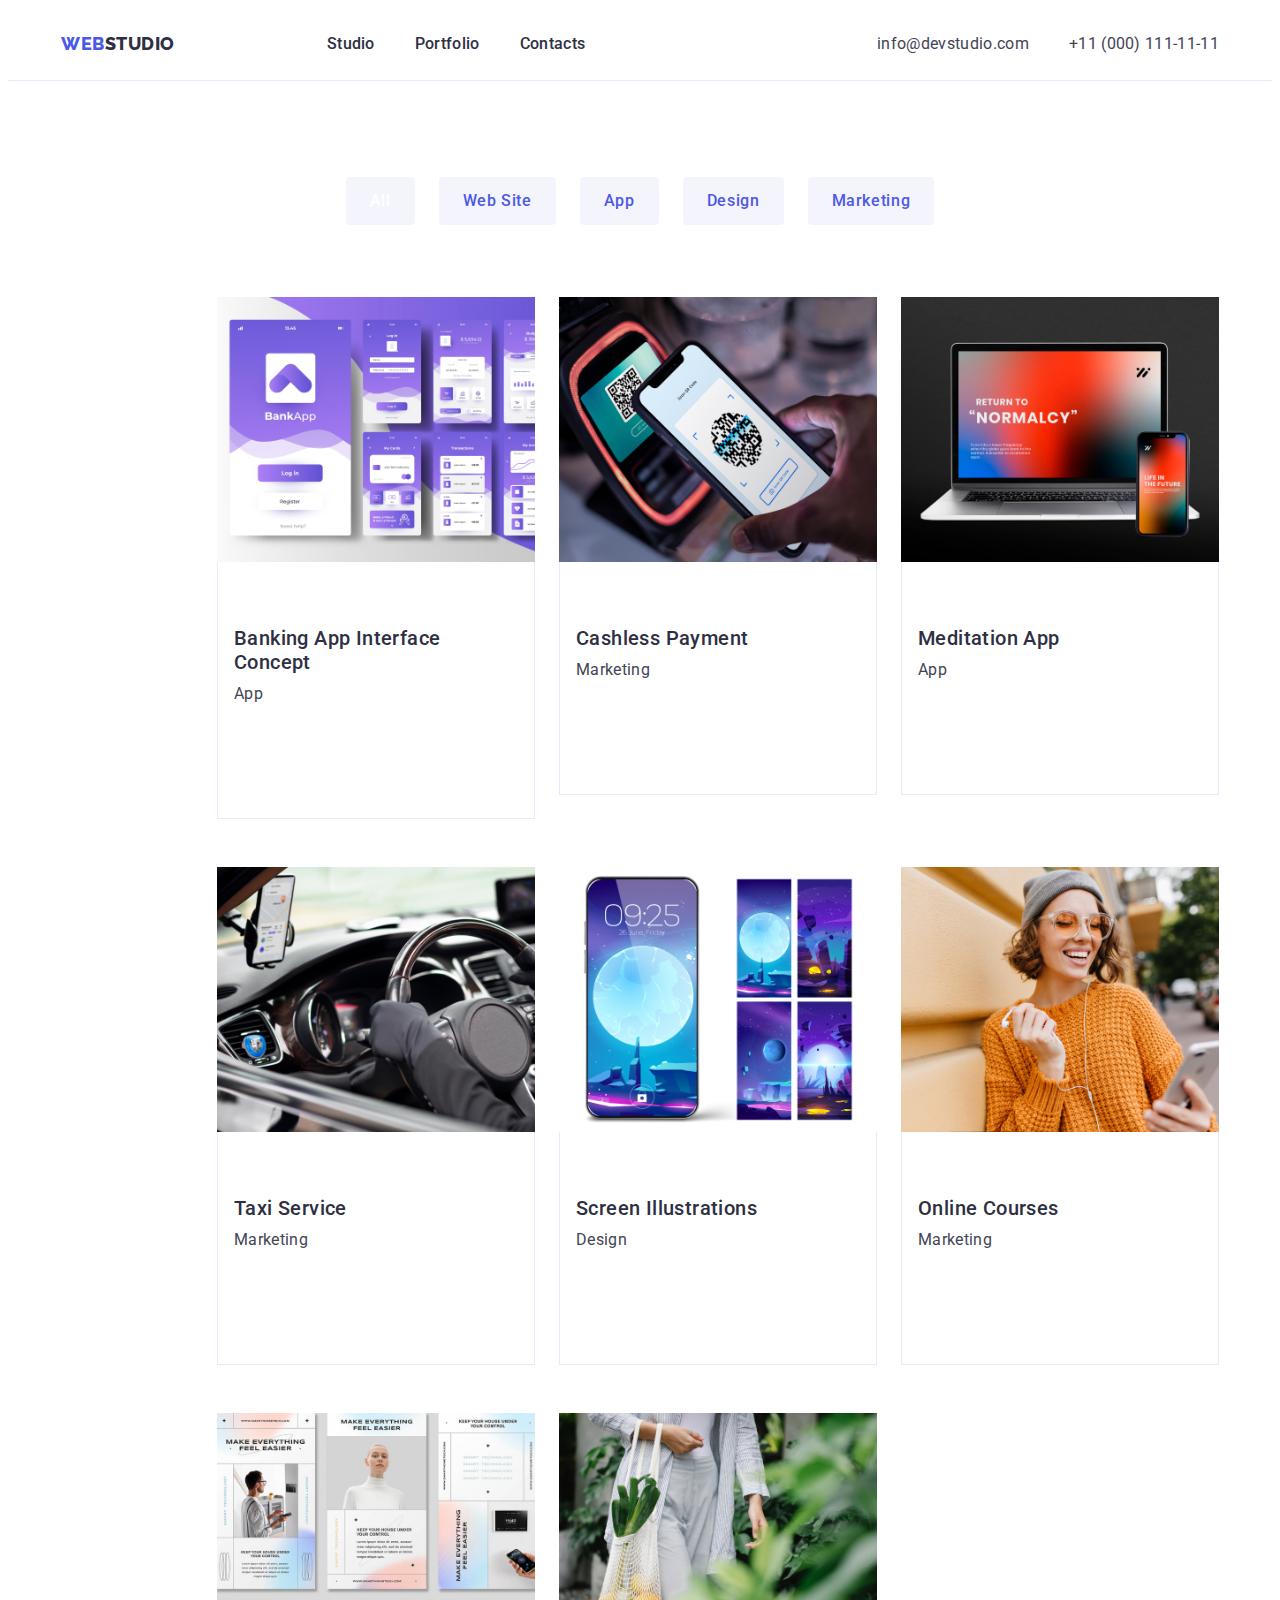
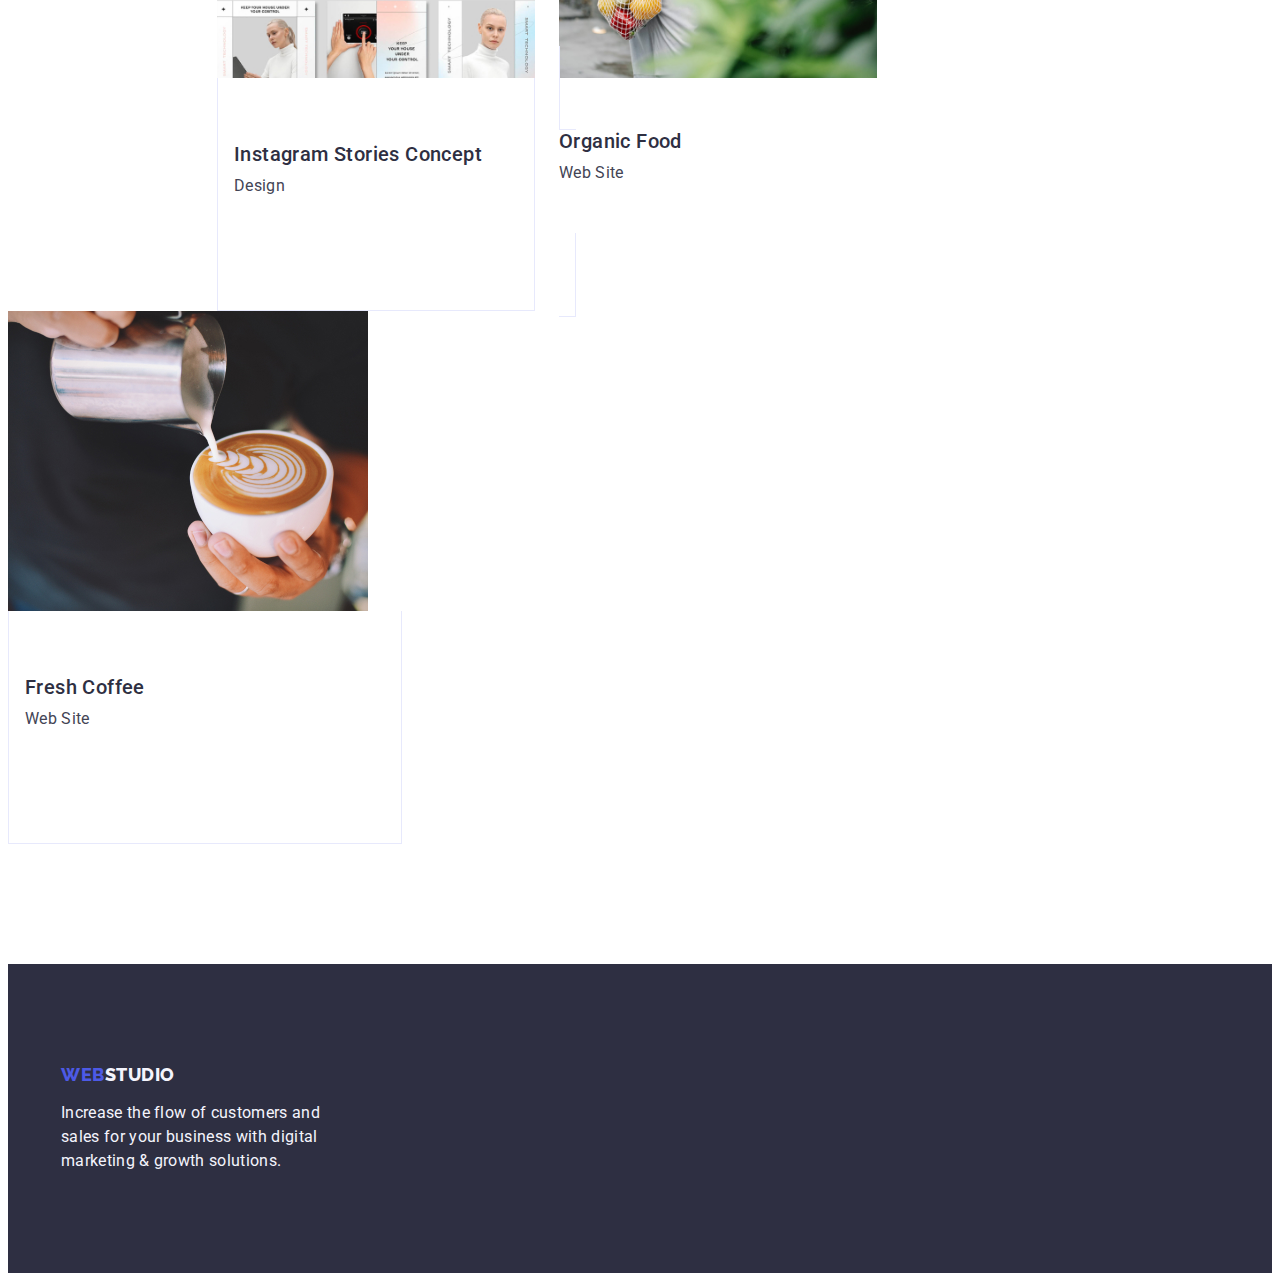
==== commit 8c0a0a50: "css" ====
--- a/portfolio.html
+++ b/portfolio.html
@@ -88,64 +88,72 @@
             <li class="hero-menu-img">
               <a href="" class="link">
                 <img src="./images/imgb.jpg" alt="banking" width="360" />
+                <div class="card-project">
                 <h2 class="hero-foto">Banking App Interface Concept</h2>
-                <p class="hero-name">App</p></a
-              >
+                <p class="hero-name">App</p></div></a>
             </li>
             <li class="hero-menu-img">
               <a href="" class="link">
                 <img src="./images/imgc.jpg" alt="payment" width="360" />
+                <div class="card-project">
                 <h2 class="hero-foto">Cashless Payment</h2>
-                <p class="hero-name">Marketing</p></a
+                <p class="hero-name">Marketing</p></div></a
               >
             </li>
             <li class="hero-menu-img">
               <a href="" class="link">
                 <img src="./images/imgm.jpg" alt="meditation" width="360" />
+                <div class="card-project">
                 <h2 class="hero-foto">Meditation App</h2>
-                <p class="hero-name">App</p></a
+                <p class="hero-name">App</p></div></a
               >
             </li>
-            <li class="aitem-menu-img">
+            <li class="hero-menu-img">
               <a href="" class="link">
                 <img src="./images/imgt.jpg" alt="taxi" width="360" />
+                <div class="card-project">
                 <h2 class="hero-foto">Taxi Service</h2>
-                <p class="hero-name">Marketing</p></a
+                <p class="hero-name">Marketing</p></div></a
               >
             </li>
-            <li class="aitem-menu-img">
+            <li class="hero-menu-img">
               <a href="" class="link">
                 <img src="./images/imgs.jpg" alt="screen" width="360" />
+                <div class="card-project">
                 <h2 class="hero-foto">Screen Illustrations</h2>
-                <p class="hero-name">Design</p></a
+                <p class="hero-name">Design</p></div></a
               >
             </li>
-            <li class="aitem-menu-img">
+            <li class="hero-menu-img">
               <a href="" class="link">
                 <img src="./images/imgo.jpg" alt="courses" width="360" />
+                <div class="card-project">
                 <h2 class="hero-foto">Online Courses</h2>
-                <p class="hero-name">Marketing</p></a
+                <p class="hero-name">Marketing</p></div></a
               >
             </li>
-            <li class="finish-menu-img">
+            <li class="hero-menu-img">
               <a href="" class="link">
                 <img src="./images/imgi.jpg" alt="instagram" width="360" />
+                <div class="card-project">
                 <h2 class="hero-foto">Instagram Stories Concept</h2>
-                <p class="hero-name">Design</p></a
+                <p class="hero-name">Design</p></div></a
               >
             </li>
-            <li class="finish-menu-img">
+            <li class="hero-menu-img">
               <a href="" class="link">
                 <img src="./images/imgf.jpg" alt="food" width="360" />
+                <di class="card-project">
                 <h2 class="hero-foto">Organic Food</h2>
-                <p class="hero-name">Web Site</p></a
+                <p class="hero-name">Web Site</p></div></a
               >
             </li>
-            <li class="finish-menu-img">
+            <li class="hero-menu-img">
               <a href="" class="link">
                 <img src="./images/imgcf.jpg" alt="coffee" width="360" />
+                <div class="card-project">
                 <h2 class="hero-foto">Fresh Coffee</h2>
-                <p class="hero-name">Web Site</p></a
+                <p class="hero-name">Web Site</p></div></a
               >
             </li>
           </ul>
--- a/css/styles.css
+++ b/css/styles.css
@@ -77,11 +77,11 @@
   letter-spacing: 0.02em;
   color: var(--color-grey);
   display: block;
+  padding: 24px 0 24px;
 }
 .header-menu {
   display: flex;
   gap: 40px;
-  padding: 24 px 0;
 }
 .header-navigation {
   display: flex;
@@ -89,7 +89,6 @@
   margin-right: auto;
   flex-grow: 1;
   gap: 76px;
-  padding: 24px 0 24px;
 }
 .header-menu-link:hover,
 .header-menu-link:focus {
@@ -159,7 +158,7 @@
 
 /**------section2--------*/
 .hero {
-  padding: 120px 0;
+  padding: 120px 0 120px;
 }
 .visually-hidden {
   position: absolute;
@@ -308,8 +307,16 @@
 .main-but-btn:focus {
   color: var(--color-white);
   background-color: var(--color-pressed-state);
+  border: 1px solid var(--color-cornflower);
+  border: 1px solid transparent;
+  border: 1px solid transparent;
 }
 /**------section 5-----*/
+.hero {
+  padding-top: 96px;
+  padding-bottom: 120px;
+}
+
 .hero-foto {
   font-weight: 500;
   font-size: 20px;
@@ -328,13 +335,15 @@
 }
 .main-menu {
   display: flex;
-  margin: 96px 427px 72px 427px;
+  justify-content: center;
+  margin-bottom: 72px;
   gap: 24px;
 }
 .main-but-btn {
   padding: 12px 24px;
   border-radius: 4px;
   border: none;
+  border: 1px var(--color-cornflower);
 }
 .one-btn {
   color: #ffffff;
@@ -346,4 +355,14 @@
   margin-top: 72px;
   margin: bottom 138px;
   margin-left: 156px;
-}
+  row-gap: 48px;
+}
+.hero-menu-img {
+  width: calc((100% - 48px) / 3);
+}
+.card-project {
+  max-width: 360px;
+  padding: 32px 16px;
+  border: 1px solid var(--color-cornflower);
+  border-top: none;
+}
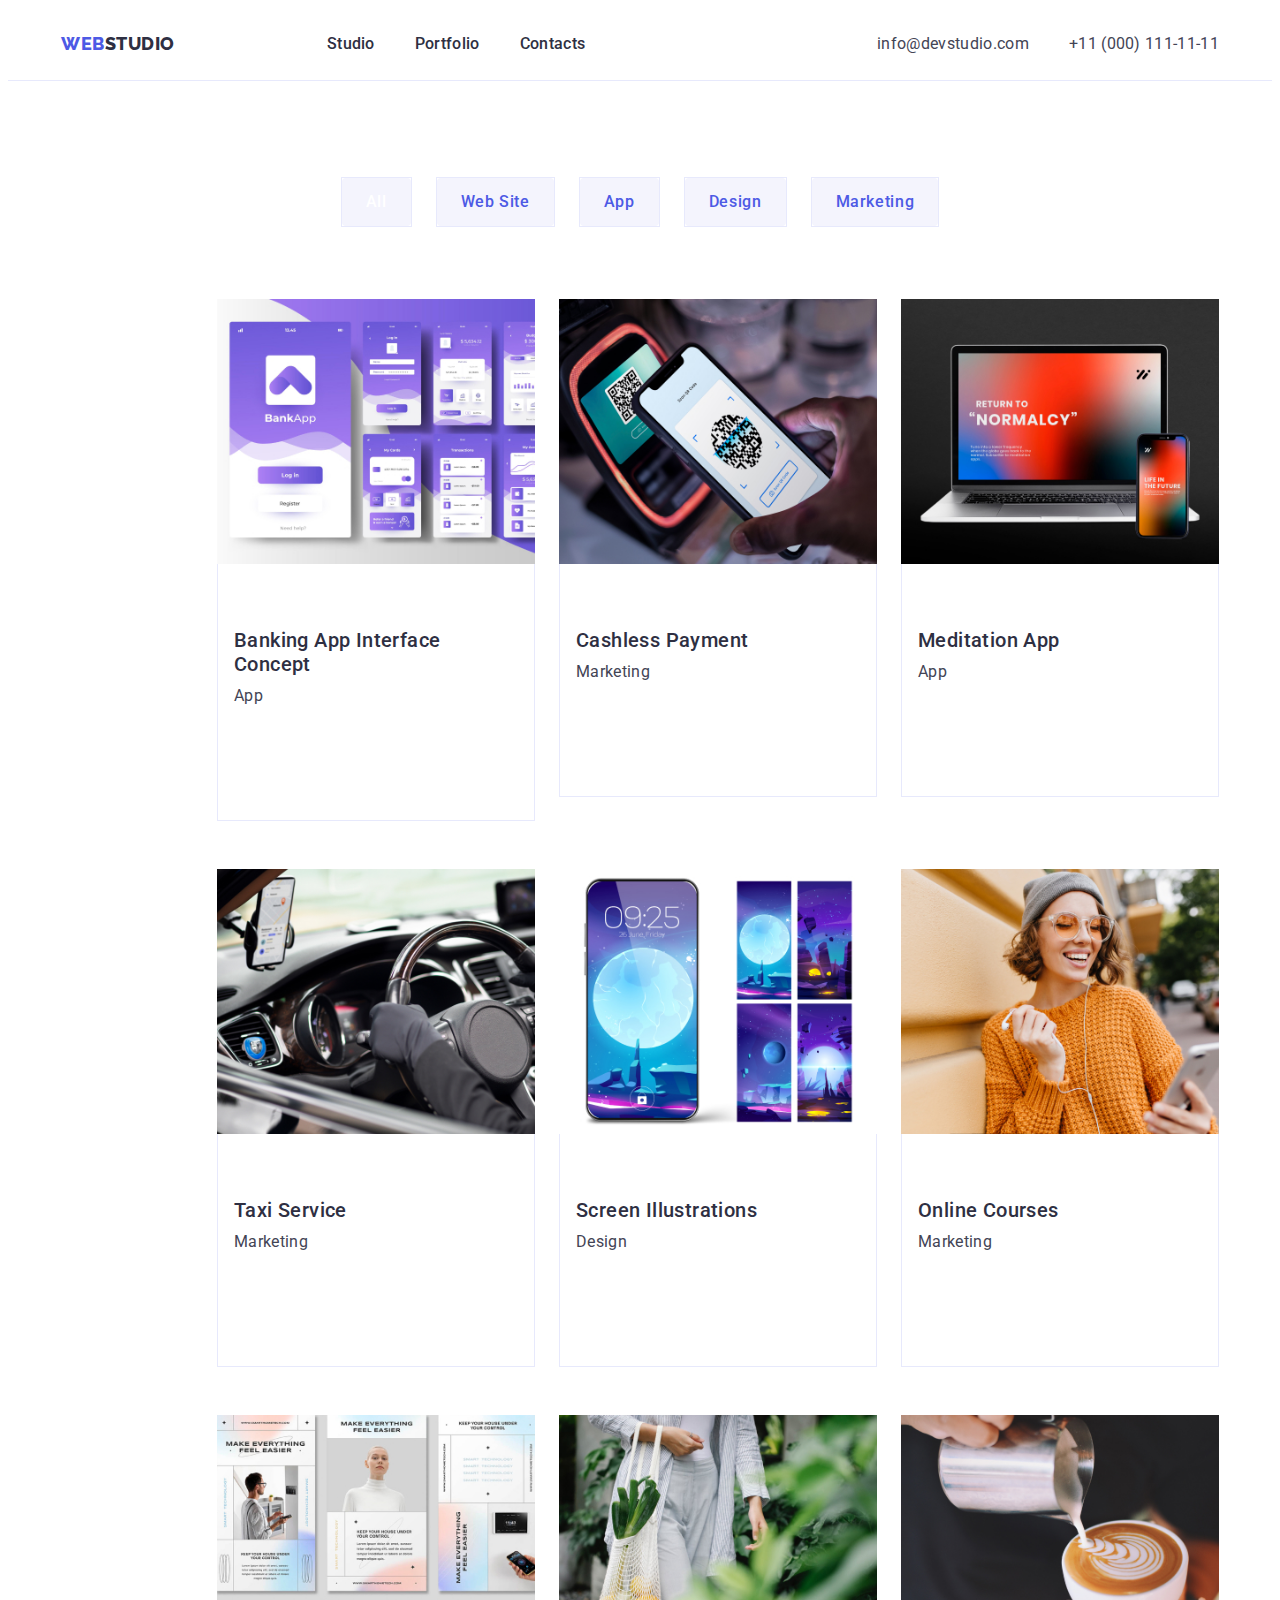
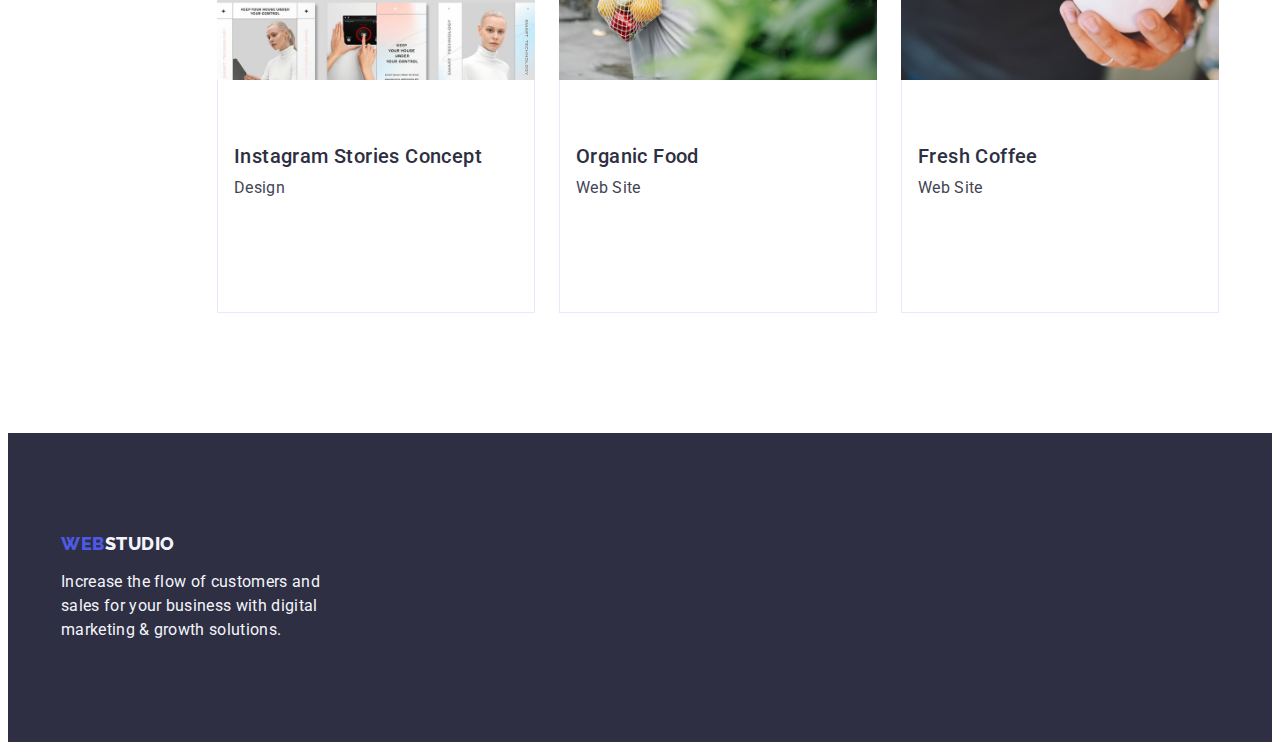
==== commit c6aebe8d: "css" ====
--- a/portfolio.html
+++ b/portfolio.html
@@ -89,71 +89,81 @@
               <a href="" class="link">
                 <img src="./images/imgb.jpg" alt="banking" width="360" />
                 <div class="card-project">
-                <h2 class="hero-foto">Banking App Interface Concept</h2>
-                <p class="hero-name">App</p></div></a>
+                  <h2 class="hero-foto">Banking App Interface Concept</h2>
+                  <p class="hero-name">App</p>
+                </div></a
+              >
             </li>
             <li class="hero-menu-img">
               <a href="" class="link">
                 <img src="./images/imgc.jpg" alt="payment" width="360" />
                 <div class="card-project">
-                <h2 class="hero-foto">Cashless Payment</h2>
-                <p class="hero-name">Marketing</p></div></a
+                  <h2 class="hero-foto">Cashless Payment</h2>
+                  <p class="hero-name">Marketing</p>
+                </div></a
               >
             </li>
             <li class="hero-menu-img">
               <a href="" class="link">
                 <img src="./images/imgm.jpg" alt="meditation" width="360" />
                 <div class="card-project">
-                <h2 class="hero-foto">Meditation App</h2>
-                <p class="hero-name">App</p></div></a
+                  <h2 class="hero-foto">Meditation App</h2>
+                  <p class="hero-name">App</p>
+                </div></a
               >
             </li>
             <li class="hero-menu-img">
               <a href="" class="link">
                 <img src="./images/imgt.jpg" alt="taxi" width="360" />
                 <div class="card-project">
-                <h2 class="hero-foto">Taxi Service</h2>
-                <p class="hero-name">Marketing</p></div></a
+                  <h2 class="hero-foto">Taxi Service</h2>
+                  <p class="hero-name">Marketing</p>
+                </div></a
               >
             </li>
             <li class="hero-menu-img">
               <a href="" class="link">
                 <img src="./images/imgs.jpg" alt="screen" width="360" />
                 <div class="card-project">
-                <h2 class="hero-foto">Screen Illustrations</h2>
-                <p class="hero-name">Design</p></div></a
+                  <h2 class="hero-foto">Screen Illustrations</h2>
+                  <p class="hero-name">Design</p>
+                </div></a
               >
             </li>
             <li class="hero-menu-img">
               <a href="" class="link">
                 <img src="./images/imgo.jpg" alt="courses" width="360" />
                 <div class="card-project">
-                <h2 class="hero-foto">Online Courses</h2>
-                <p class="hero-name">Marketing</p></div></a
+                  <h2 class="hero-foto">Online Courses</h2>
+                  <p class="hero-name">Marketing</p>
+                </div></a
               >
             </li>
             <li class="hero-menu-img">
               <a href="" class="link">
                 <img src="./images/imgi.jpg" alt="instagram" width="360" />
                 <div class="card-project">
-                <h2 class="hero-foto">Instagram Stories Concept</h2>
-                <p class="hero-name">Design</p></div></a
+                  <h2 class="hero-foto">Instagram Stories Concept</h2>
+                  <p class="hero-name">Design</p>
+                </div></a
               >
             </li>
             <li class="hero-menu-img">
               <a href="" class="link">
                 <img src="./images/imgf.jpg" alt="food" width="360" />
-                <di class="card-project">
-                <h2 class="hero-foto">Organic Food</h2>
-                <p class="hero-name">Web Site</p></div></a
+                <div class="card-project">
+                  <h2 class="hero-foto">Organic Food</h2>
+                  <p class="hero-name">Web Site</p>
+                </div></a
               >
             </li>
             <li class="hero-menu-img">
               <a href="" class="link">
                 <img src="./images/imgcf.jpg" alt="coffee" width="360" />
                 <div class="card-project">
-                <h2 class="hero-foto">Fresh Coffee</h2>
-                <p class="hero-name">Web Site</p></div></a
+                  <h2 class="hero-foto">Fresh Coffee</h2>
+                  <p class="hero-name">Web Site</p>
+                </div></a
               >
             </li>
           </ul>
--- a/css/styles.css
+++ b/css/styles.css
@@ -339,11 +339,13 @@
   margin-bottom: 72px;
   gap: 24px;
 }
+.main-but {
+  border: 1px solid var(--color-cornflower);
+}
 .main-but-btn {
   padding: 12px 24px;
   border-radius: 4px;
   border: none;
-  border: 1px var(--color-cornflower);
 }
 .one-btn {
   color: #ffffff;
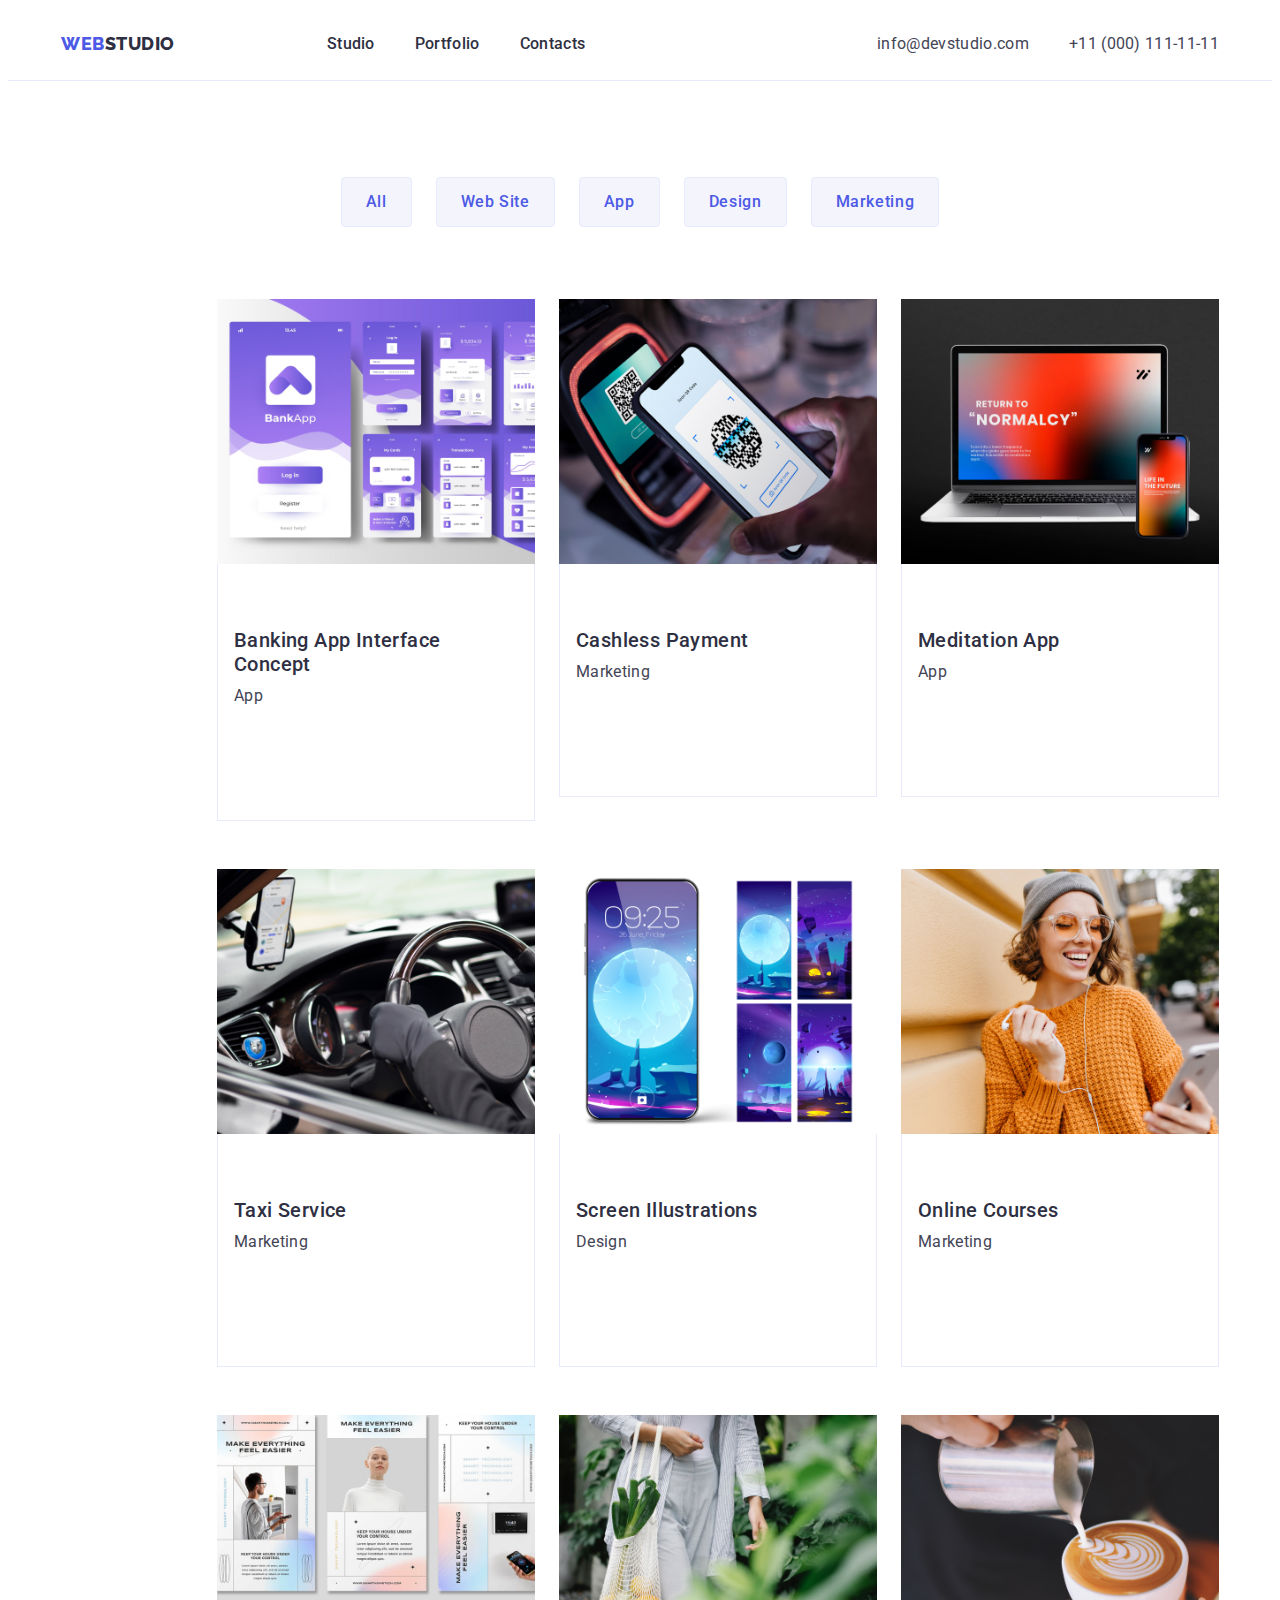
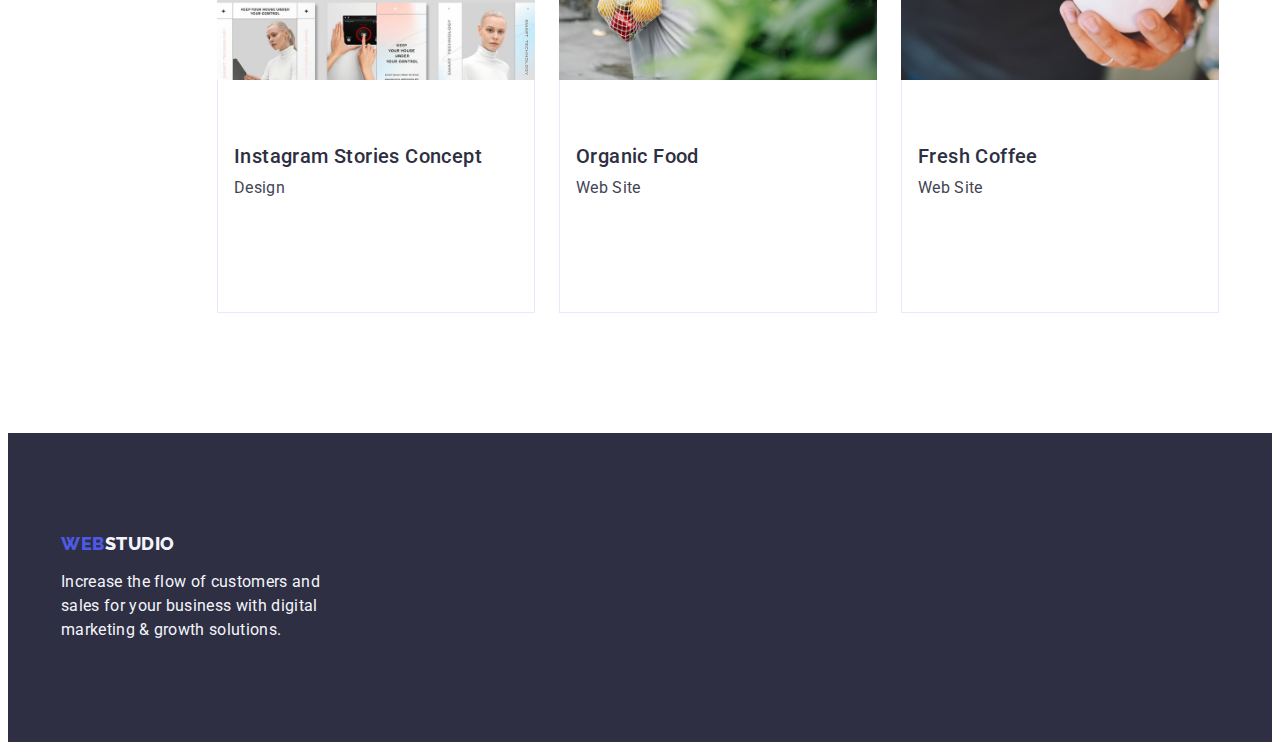
==== commit 4b8ac87b: "css" ====
--- a/portfolio.html
+++ b/portfolio.html
@@ -67,9 +67,7 @@
           <h1 style="display: none" class="visually-hidden">portfolio</h1>
           <ul class="main-menu list">
             <li class="main-but">
-              <button type="button" class="main-but-btn">
-                <span class="one-btn">All</span>
-              </button>
+              <button type="button" class="main-but-btn">All</button>
             </li>
             <li class="main-but">
               <button type="button" class="main-but-btn">Web Site</button>
--- a/css/styles.css
+++ b/css/styles.css
@@ -157,7 +157,7 @@
 }
 
 /**------section2--------*/
-.hero {
+.hero-hero {
   padding: 120px 0 120px;
 }
 .visually-hidden {
@@ -307,8 +307,6 @@
 .main-but-btn:focus {
   color: var(--color-white);
   background-color: var(--color-pressed-state);
-  border: 1px solid var(--color-cornflower);
-  border: 1px solid transparent;
   border: 1px solid transparent;
 }
 /**------section 5-----*/
@@ -339,16 +337,11 @@
   margin-bottom: 72px;
   gap: 24px;
 }
-.main-but {
-  border: 1px solid var(--color-cornflower);
-}
 .main-but-btn {
   padding: 12px 24px;
   border-radius: 4px;
   border: none;
-}
-.one-btn {
-  color: #ffffff;
+  border: 1px solid var(--color-cornflower);
 }
 .hero-menu {
   display: flex;
